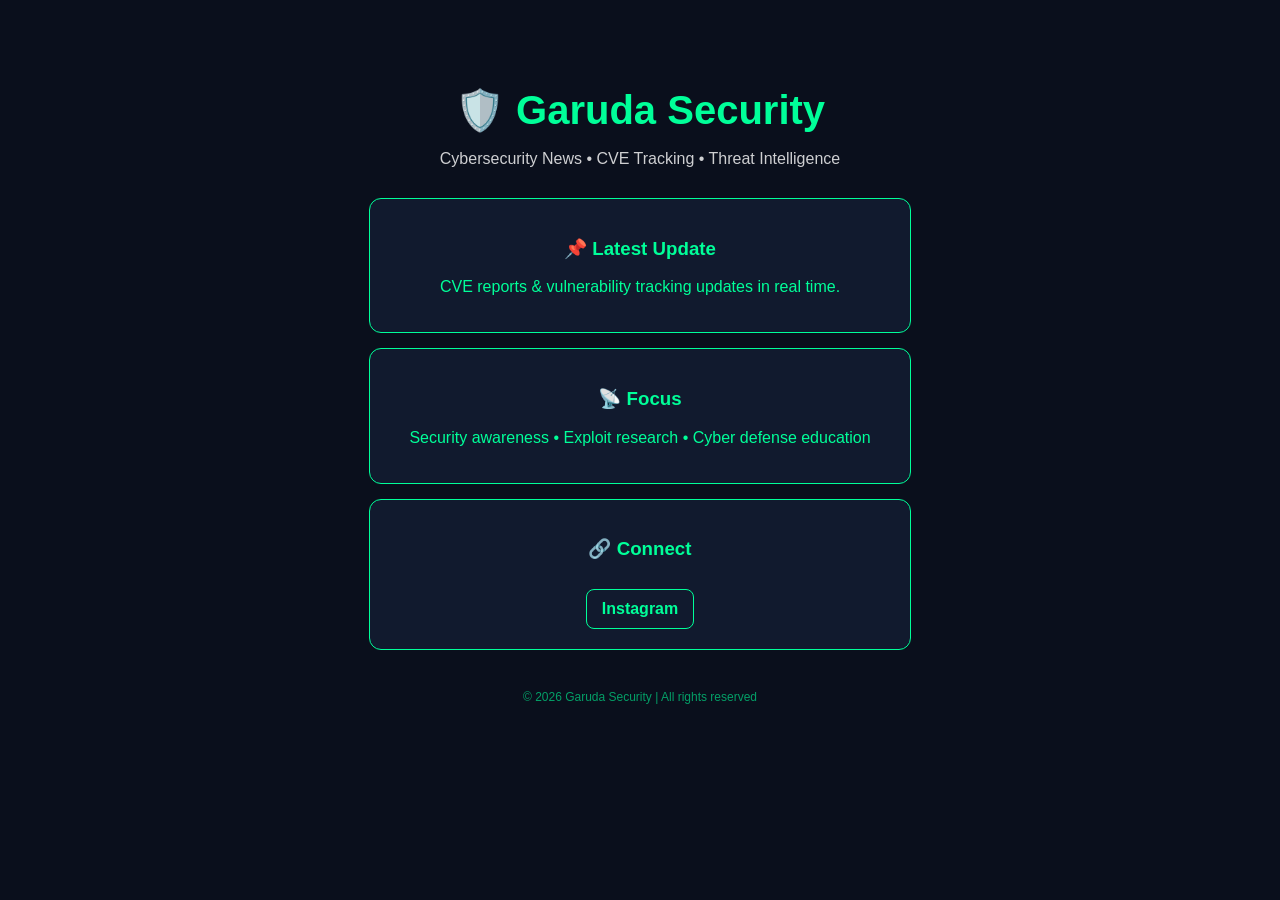
==== index.html @ 976aab1c "Add initial HTML structure for Garuda Security" ====
<!DOCTYPE html>
<html lang="en">
<head>
  <meta charset="UTF-8" />
  <meta name="viewport" content="width=device-width, initial-scale=1.0"/>
  <title>Garuda Security</title>

  <style>
    body {
      margin: 0;
      font-family: Arial, sans-serif;
      background: #0a0f1c;
      color: #00ff99;
      text-align: center;
    }

    .container {
      padding: 60px 20px;
    }

    h1 {
      font-size: 40px;
      margin-bottom: 10px;
    }

    .tagline {
      color: #ffffff;
      font-size: 16px;
      opacity: 0.8;
      margin-bottom: 30px;
    }

    .card {
      background: #111a2e;
      padding: 20px;
      margin: 15px auto;
      max-width: 500px;
      border-radius: 12px;
      border: 1px solid #00ff99;
    }

    a {
      color: #00ff99;
      text-decoration: none;
      font-weight: bold;
    }

    .btn {
      display: inline-block;
      margin-top: 10px;
      padding: 10px 15px;
      border: 1px solid #00ff99;
      border-radius: 8px;
    }

    footer {
      margin-top: 40px;
      font-size: 12px;
      opacity: 0.6;
    }
  </style>
</head>

<body>

  <div class="container">

    <h1>🛡️ Garuda Security</h1>
    <p class="tagline">
      Cybersecurity News • CVE Tracking • Threat Intelligence
    </p>

    <div class="card">
      <h3>📌 Latest Update</h3>
      <p>CVE reports & vulnerability tracking updates in real time.</p>
    </div>

    <div class="card">
      <h3>📡 Focus</h3>
      <p>Security awareness • Exploit research • Cyber defense education</p>
    </div>

    <div class="card">
      <h3>🔗 Connect</h3>
      <a class="btn" href="https://instagram.com/garuda.security.official" target="_blank">
        Instagram
      </a>
    </div>

    <footer>
      © 2026 Garuda Security | All rights reserved
    </footer>

  </div>

</body>
</html>
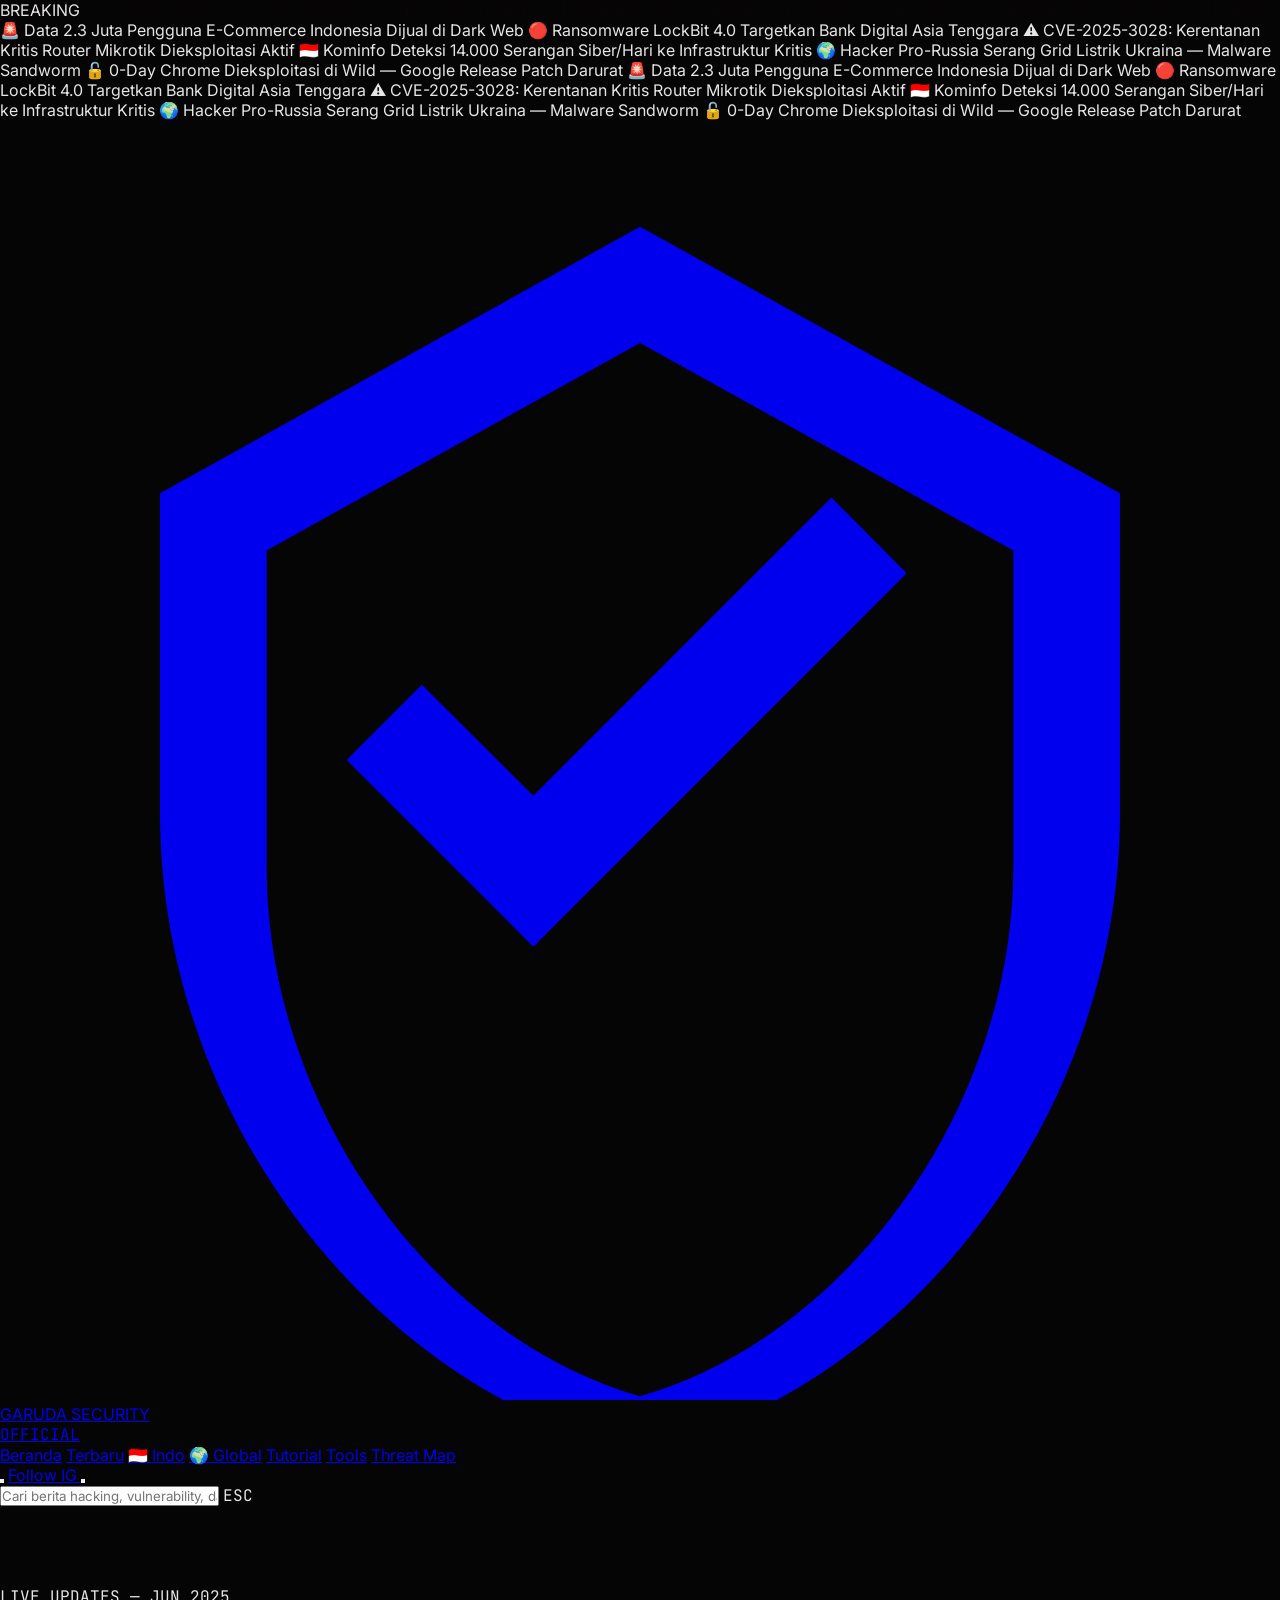
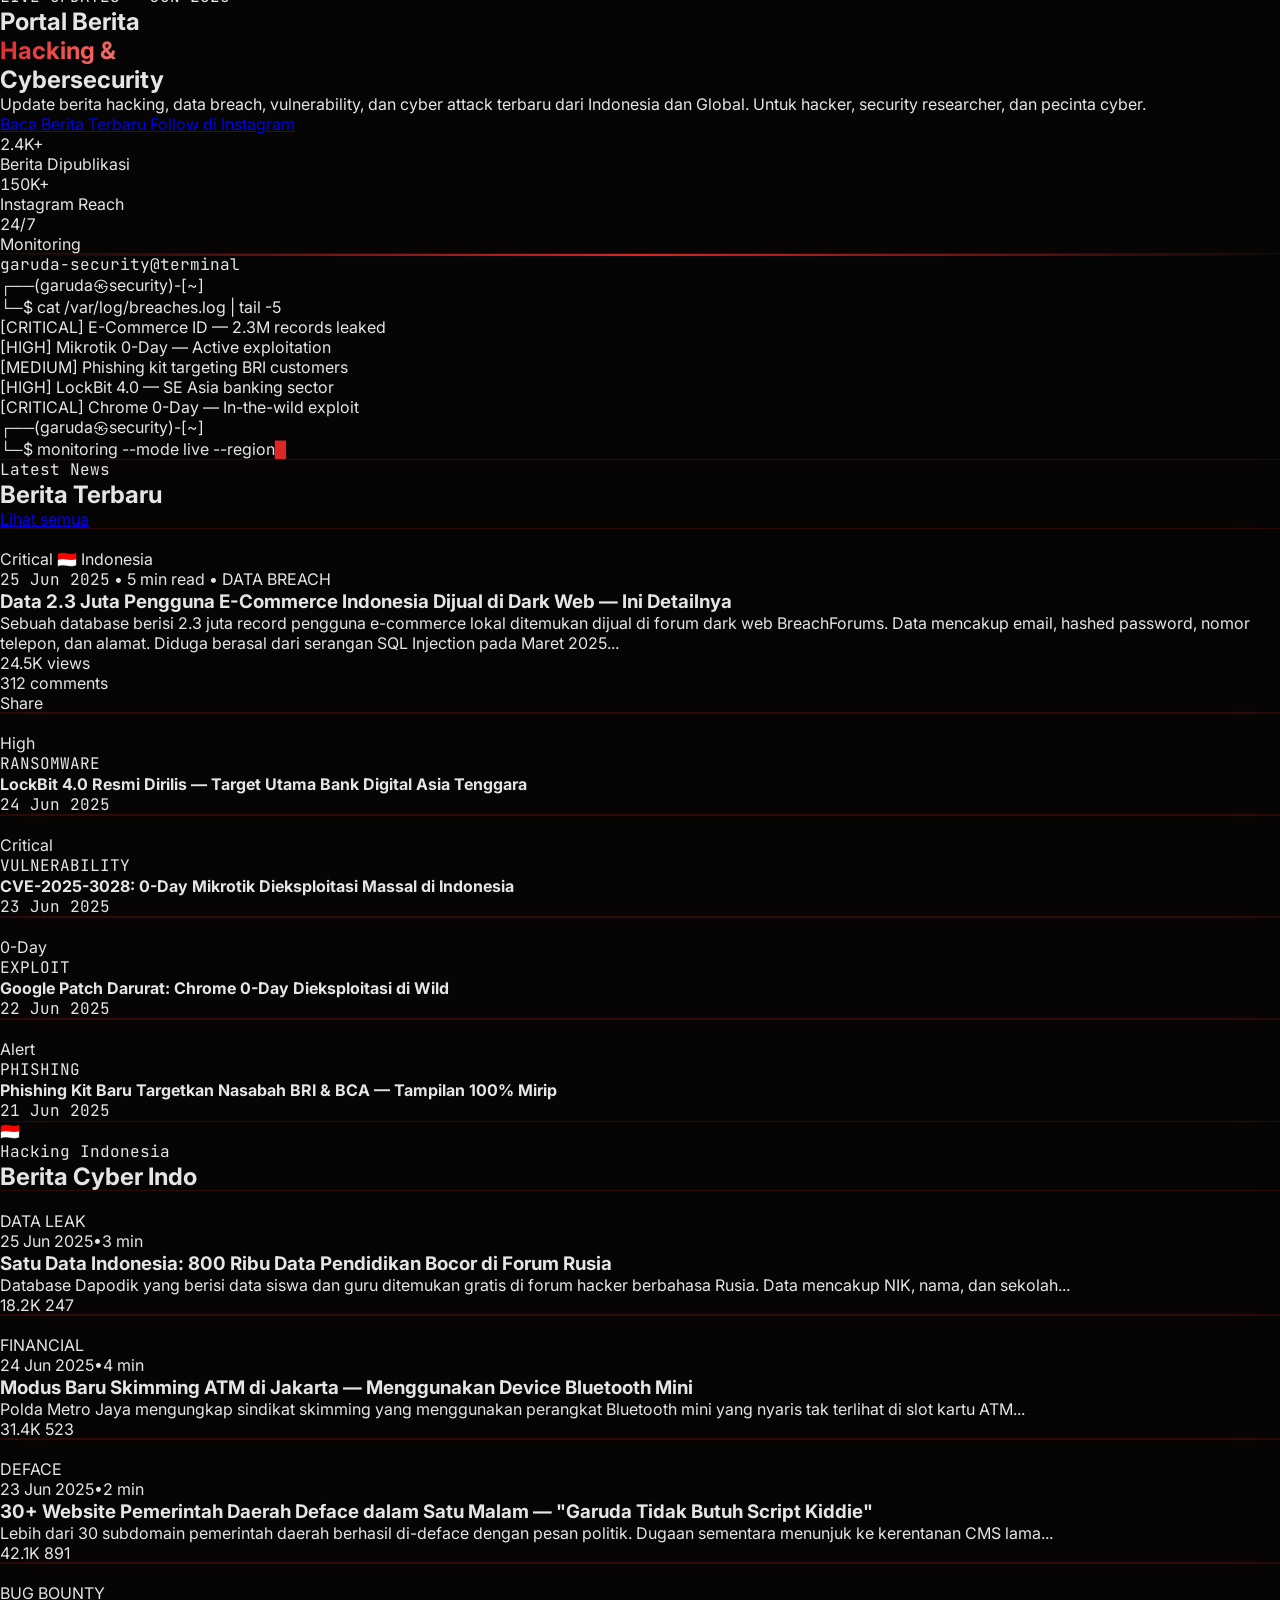
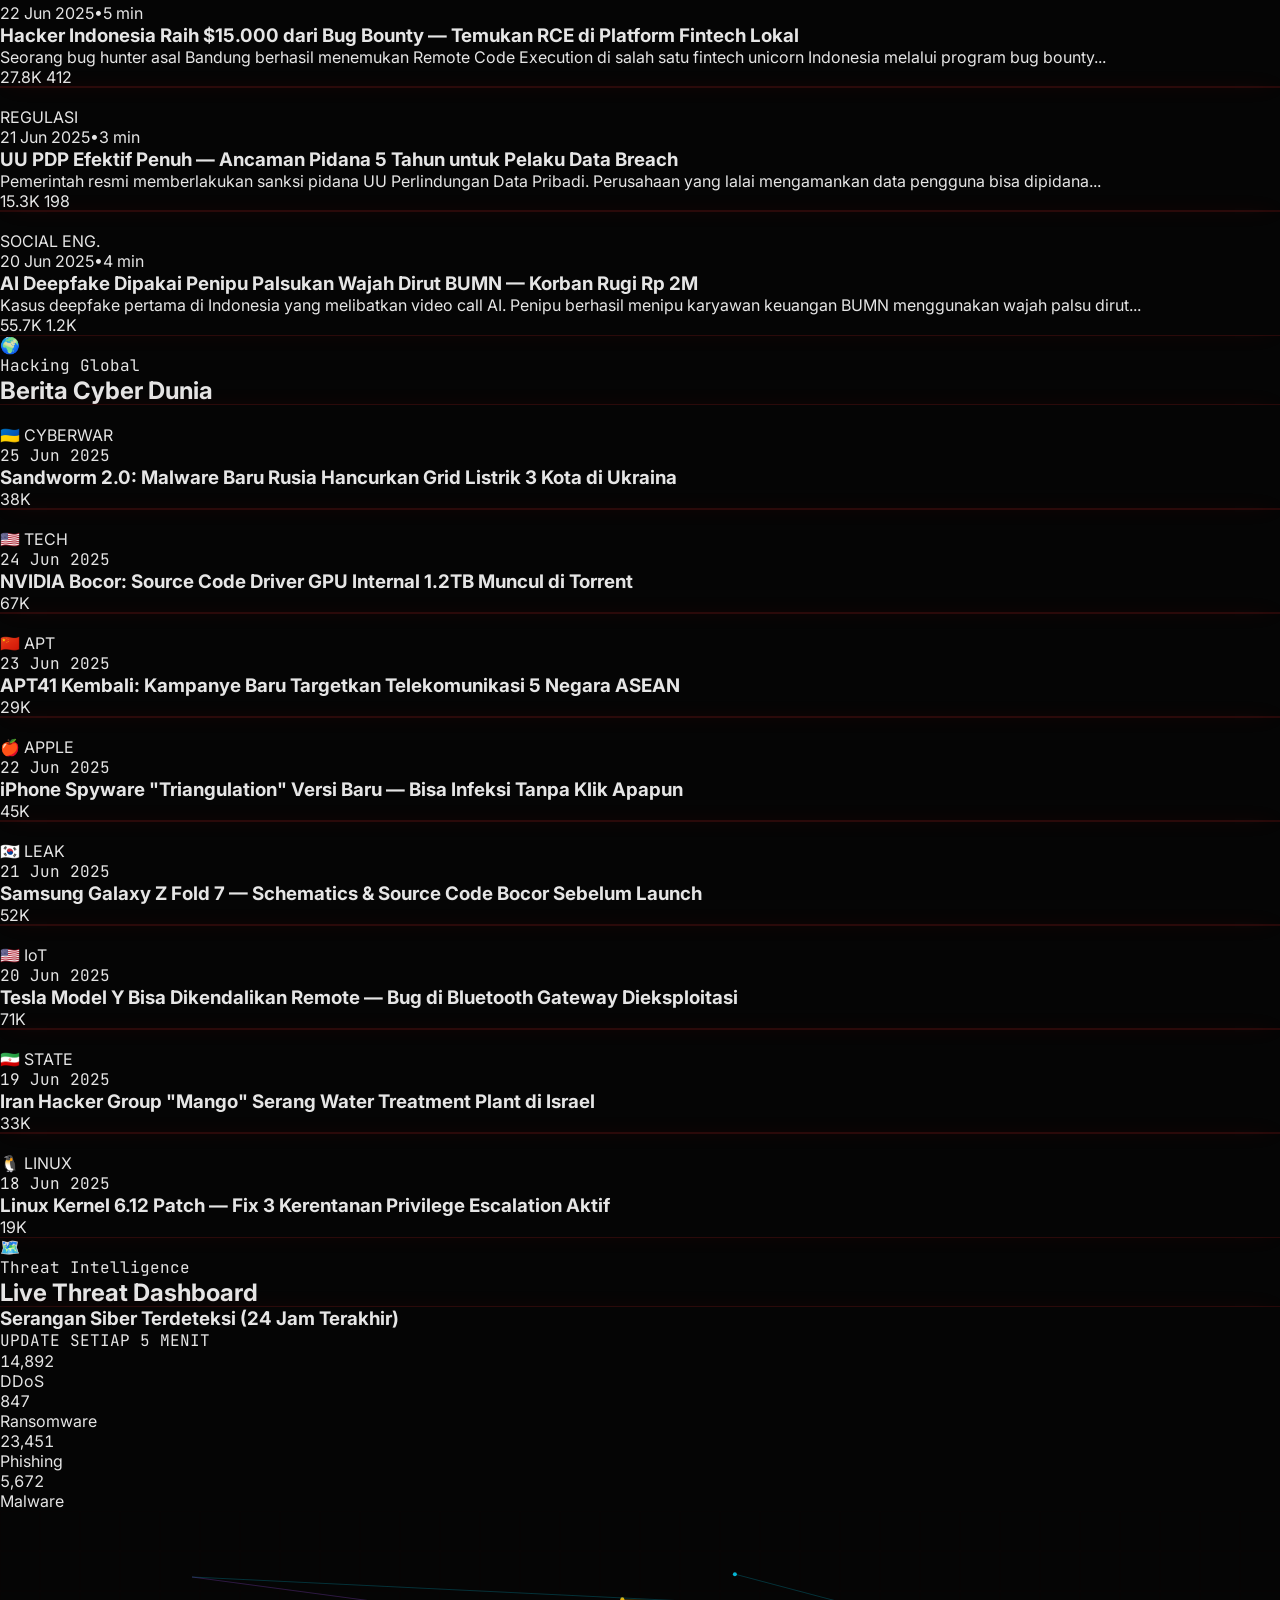
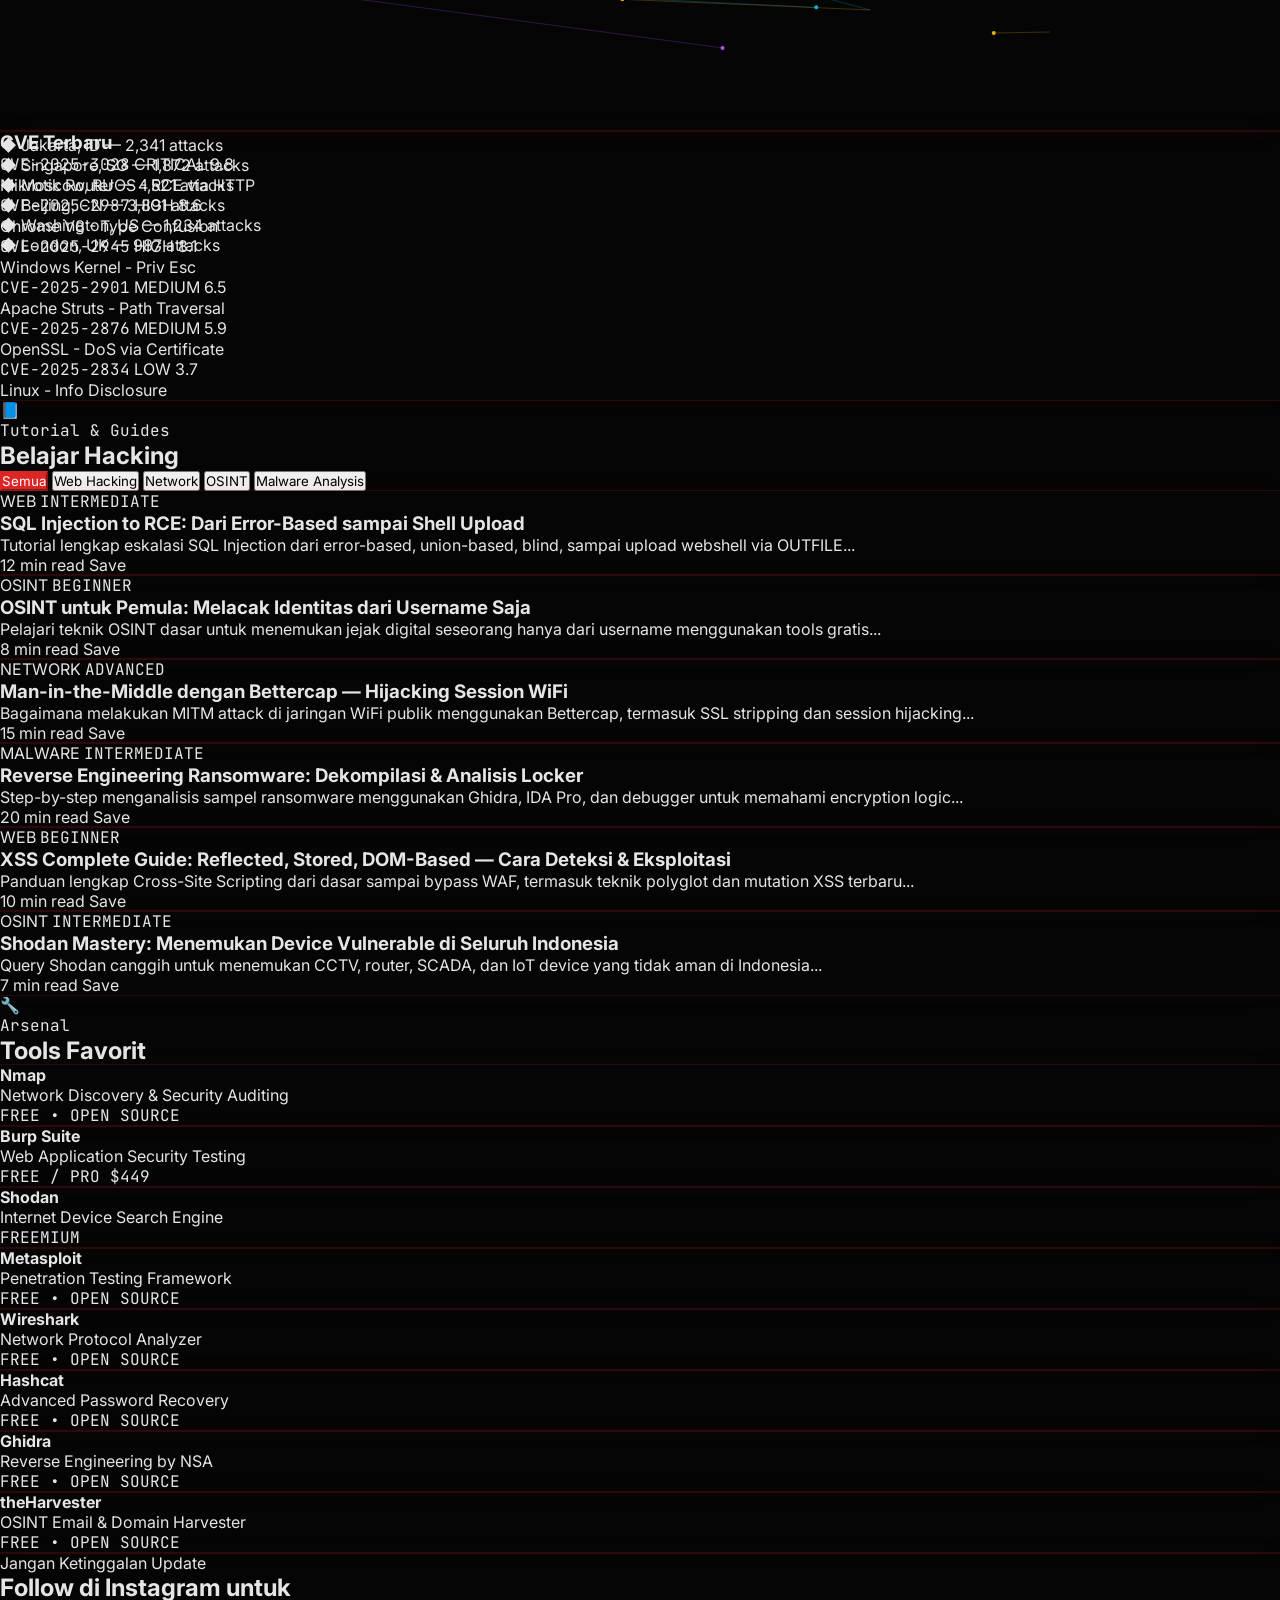
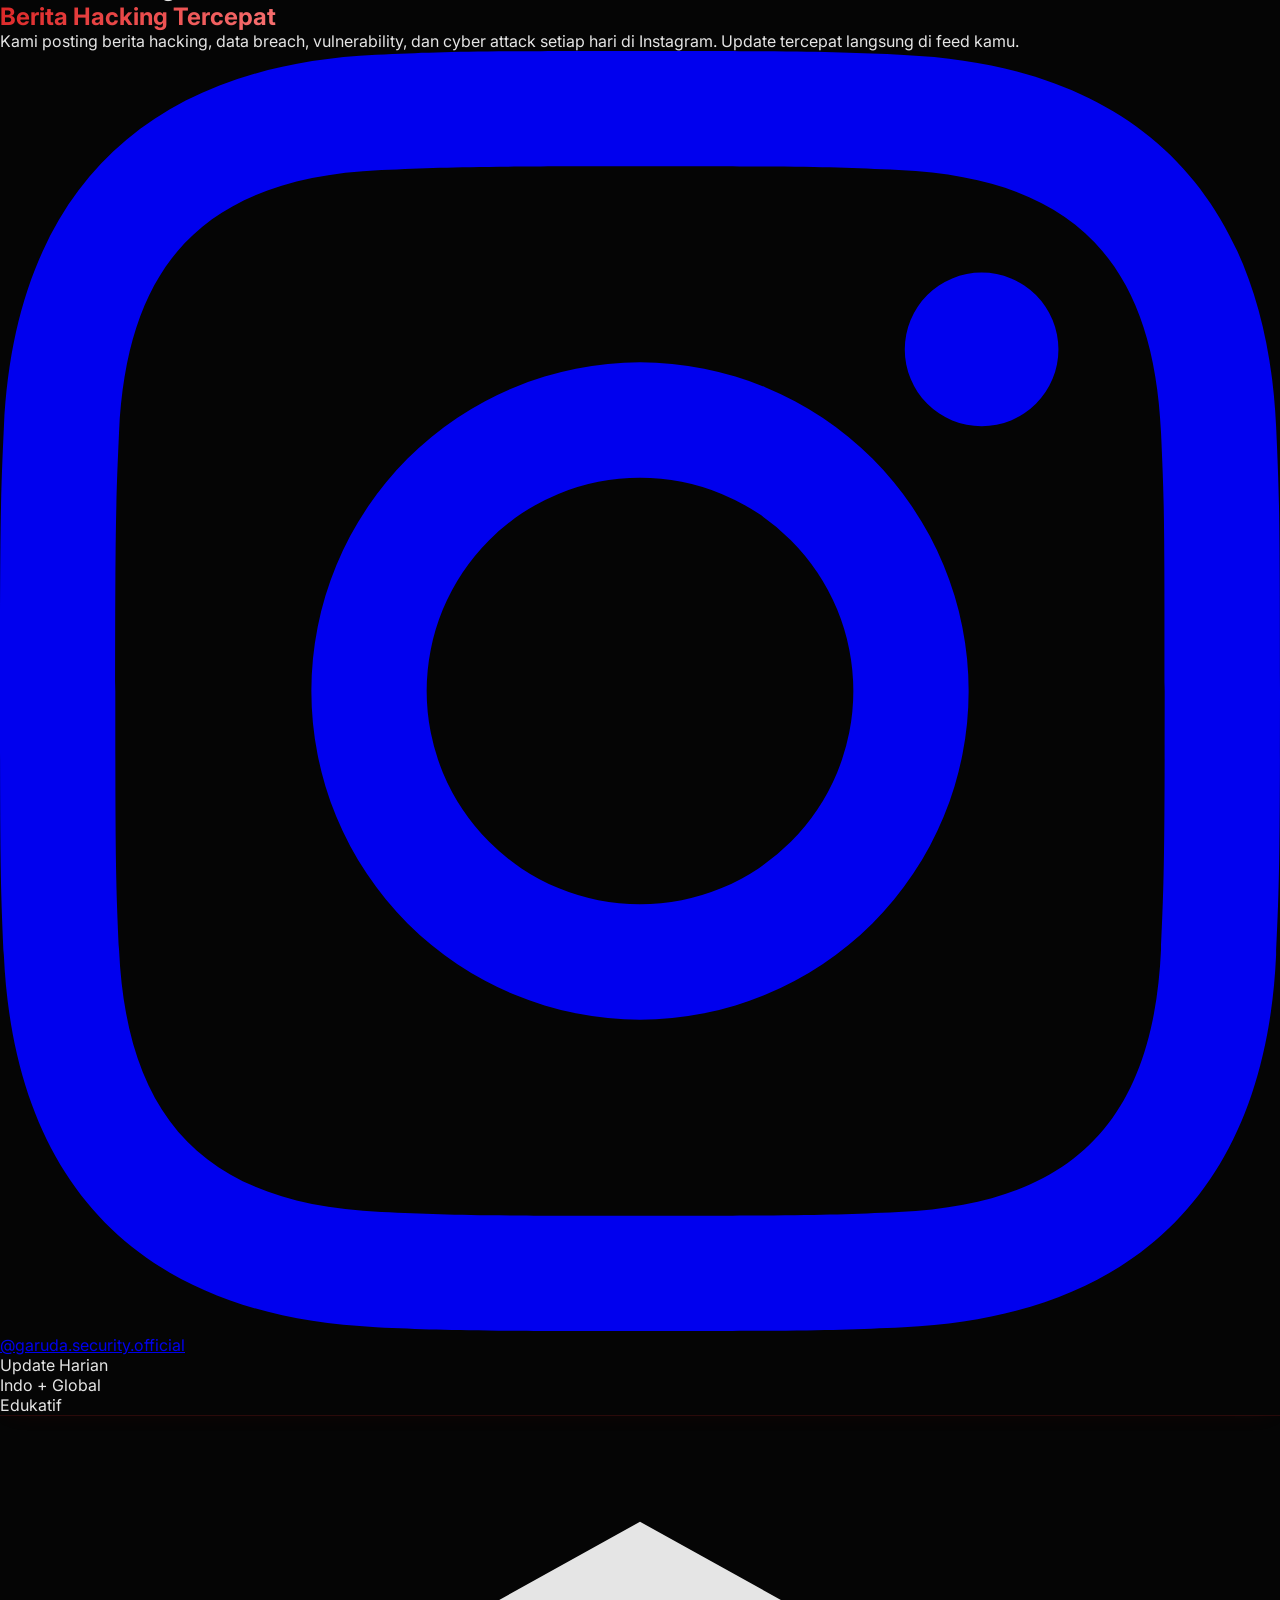
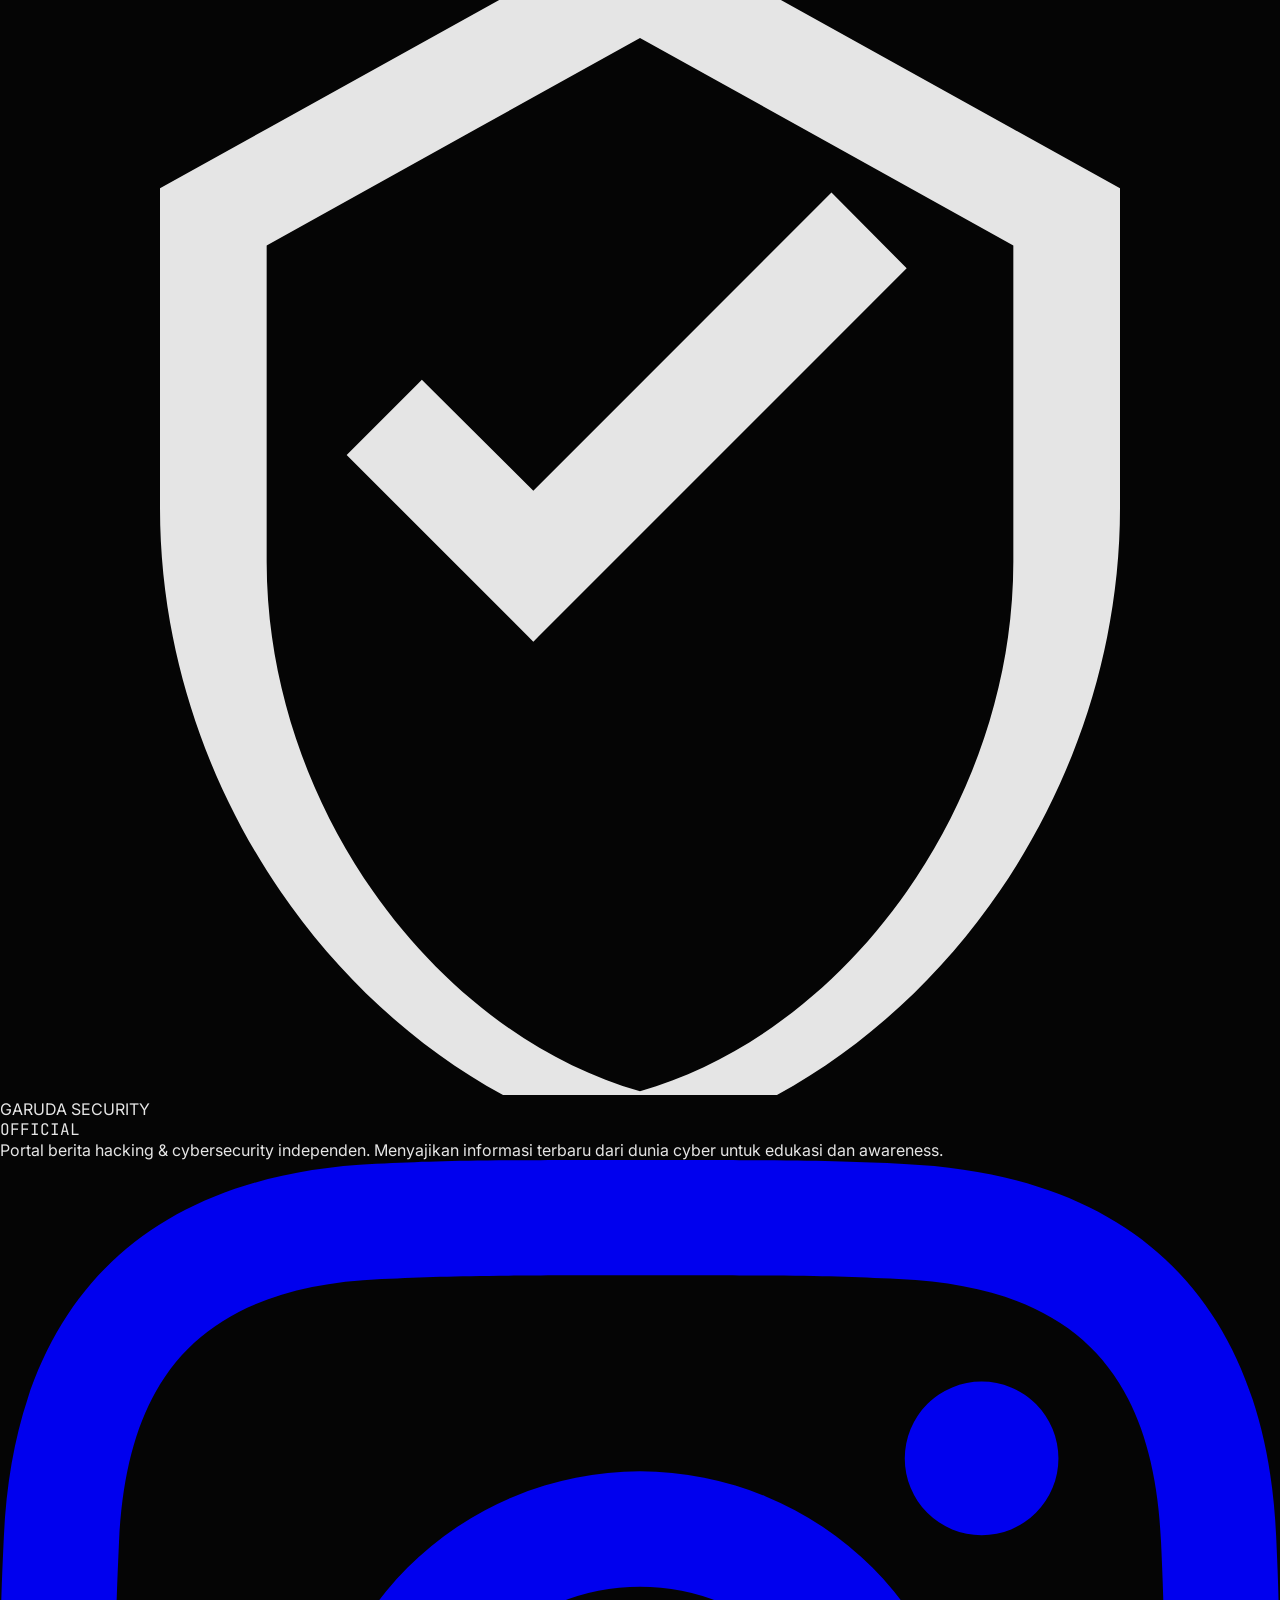
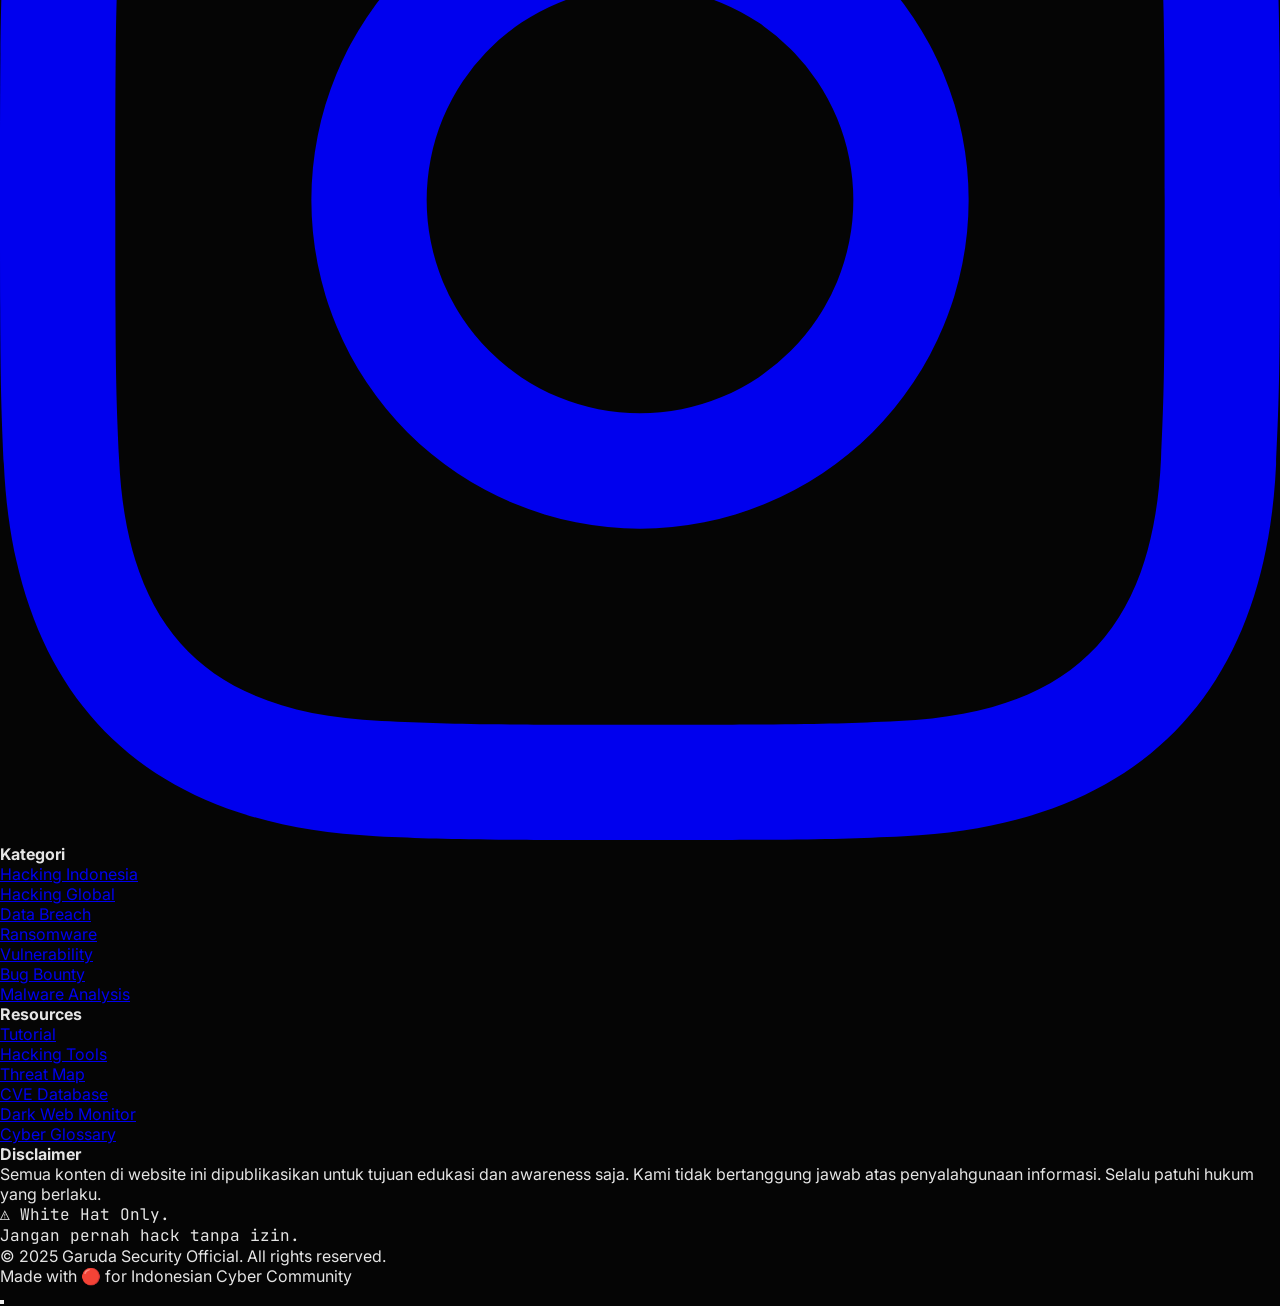
==== commit e22e50a4: "Update print statement from 'Hello' to 'Goodbye'" ====
--- a/index.html
+++ b/index.html
@@ -1,97 +1,1261 @@
 <!DOCTYPE html>
-<html lang="en">
+<html lang="id">
 <head>
-  <meta charset="UTF-8" />
-  <meta name="viewport" content="width=device-width, initial-scale=1.0"/>
-  <title>Garuda Security</title>
-
-  <style>
-    body {
-      margin: 0;
-      font-family: Arial, sans-serif;
-      background: #0a0f1c;
-      color: #00ff99;
-      text-align: center;
+    <meta charset="UTF-8">
+    <meta name="viewport" content="width=device-width, initial-scale=1.0">
+    <title>Garuda Security Official — Portal Berita Hacking & Cybersecurity</title>
+    <meta name="description" content="Garuda Security Official — Berita hacking terbaru, cyber attack, data breach, vulnerability, bug bounty dari Indonesia dan Global.">
+    <link rel="preconnect" href="https://fonts.googleapis.com">
+    <link rel="preconnect" href="https://fonts.gstatic.com" crossorigin>
+    <link href="https://fonts.googleapis.com/css2?family=Inter:wght@300;400;500;600;700;800;900&family=JetBrains+Mono:wght@400;500;600;700&display=swap" rel="stylesheet">
+    <script src="https://cdn.tailwindcss.com"></script>
+    <script src="https://unpkg.com/lucide@latest"></script>
+    <script>
+        tailwind.config = {
+            theme: {
+                extend: {
+                    fontFamily: { inter: ['Inter','sans-serif'], mono: ['JetBrains Mono','monospace'] },
+                    colors: {
+                        g: {
+                            red: '#DC2626', darkred: '#991B1B', black: '#050505', dark: '#0A0A0A',
+                            panel: '#0F0F0F', card: '#141414', cardhover: '#1A1A1A',
+                            border: '#1C1C1C', borderL: '#2A2A2A', text: '#E5E5E5',
+                            muted: '#6B6B6B', green: '#22C55E', cyan: '#06B6D4',
+                            gold: '#EAB308', purple: '#A855F7',
+                        }
+                    }
+                }
+            }
+        }
+    </script>
+    <style>
+        *{font-family:'Inter',sans-serif;margin:0;padding:0;box-sizing:border-box}
+        .font-mono{font-family:'JetBrains Mono',monospace!important}
+        html{scroll-behavior:smooth}
+        ::selection{background:#DC2626;color:#fff}
+        body{background:#050505;color:#E5E5E5;overflow-x:hidden}
+        ::-webkit-scrollbar{width:5px}
+        ::-webkit-scrollbar-track{background:#0A0A0A}
+        ::-webkit-scrollbar-thumb{background:#DC2626;border-radius:3px}
+
+        #matrixCanvas{position:fixed;inset:0;z-index:0;opacity:.03;pointer-events:none}
+
+        .glow-border{box-shadow:0 0 0 1px rgba(220,38,38,.15),0 0 25px -8px rgba(220,38,38,.12)}
+        .glow-border:hover{box-shadow:0 0 0 1px rgba(220,38,38,.4),0 0 35px -5px rgba(220,38,38,.2)}
+
+        .grad-text{background:linear-gradient(135deg,#DC2626,#F87171,#FCA5A5,#DC2626);background-size:300% 300%;-webkit-background-clip:text;-webkit-text-fill-color:transparent;background-clip:text;animation:gShift 4s ease infinite}
+        @keyframes gShift{0%,100%{background-position:0% 50%}50%{background-position:100% 50%}}
+
+        .pulse-dot{animation:pDot 2s ease-in-out infinite}
+        @keyframes pDot{0%,100%{opacity:1;transform:scale(1)}50%{opacity:.4;transform:scale(1.6)}}
+
+        .ticker-scroll{animation:ticker 35s linear infinite}
+        @keyframes ticker{0%{transform:translateX(0)}100%{transform:translateX(-50%)}}
+
+        .news-card{transition:all .3s ease}
+        .news-card:hover{transform:translateY(-3px);background:#1A1A1A}
+        .news-card:hover .card-img{transform:scale(1.06)}
+        .card-img{transition:transform .5s ease}
+
+        .tab-active{background:#DC2626!important;color:#fff!important;border-color:#DC2626!important}
+
+        .scanline{position:relative;overflow:hidden}
+        .scanline::after{content:'';position:absolute;top:0;left:0;right:0;height:2px;background:linear-gradient(90deg,transparent,#DC2626,transparent);animation:scanY 4s linear infinite;z-index:2}
+        @keyframes scanY{0%{top:-2px;opacity:0}5%{opacity:1}95%{opacity:1}100%{top:100%;opacity:0}}
+
+        .typing::after{content:'█';color:#DC2626;animation:blink 1s step-end infinite}
+        @keyframes blink{0%,100%{opacity:1}50%{opacity:0}}
+
+        .fade-up{opacity:0;transform:translateY(30px);transition:all .6s ease}
+        .fade-up.visible{opacity:1;transform:translateY(0)}
+
+        .mobile-menu{transform:translateX(100%);transition:transform .3s ease}
+        .mobile-menu.open{transform:translateX(0)}
+
+        .toast-msg{animation:toastIn .3s ease,toastOut .3s ease 2.7s forwards}
+        @keyframes toastIn{from{transform:translateY(80px);opacity:0}to{transform:translateY(0);opacity:1}}
+        @keyframes toastOut{from{opacity:1}to{opacity:0;transform:translateY(20px)}}
+
+        .threat-pulse{animation:tPulse 2s ease-in-out infinite}
+        @keyframes tPulse{0%,100%{box-shadow:0 0 0 0 rgba(220,38,38,.4)}50%{box-shadow:0 0 0 12px rgba(220,38,38,0)}}
+
+        .stat-num{font-variant-numeric:tabular-nums}
+
+        @media(max-width:640px){
+            .hero-title{font-size:2rem!important}
+        }
+    </style>
+</head>
+<body>
+
+<canvas id="matrixCanvas"></canvas>
+
+<!-- ========== BREAKING NEWS TICKER ========== -->
+<div class="relative z-50 bg-g-red text-white text-xs font-semibold overflow-hidden">
+    <div class="flex items-center">
+        <div class="bg-g-darkred px-4 py-2 flex items-center gap-2 shrink-0 z-10 border-r border-g-red/50">
+            <span class="w-2 h-2 bg-white rounded-full pulse-dot"></span>
+            <span class="tracking-wider">BREAKING</span>
+        </div>
+        <div class="overflow-hidden flex-1">
+            <div class="ticker-scroll flex whitespace-nowrap py-2">
+                <span class="mx-8">🚨 Data 2.3 Juta Pengguna E-Commerce Indonesia Dijual di Dark Web</span>
+                <span class="mx-8">🔴 Ransomware LockBit 4.0 Targetkan Bank Digital Asia Tenggara</span>
+                <span class="mx-8">⚠️ CVE-2025-3028: Kerentanan Kritis Router Mikrotik Dieksploitasi Aktif</span>
+                <span class="mx-8">🇮🇩 Kominfo Deteksi 14.000 Serangan Siber/Hari ke Infrastruktur Kritis</span>
+                <span class="mx-8">🌍 Hacker Pro-Russia Serang Grid Listrik Ukraina — Malware Sandworm</span>
+                <span class="mx-8">🔓 0-Day Chrome Dieksploitasi di Wild — Google Release Patch Darurat</span>
+                <span class="mx-8">🚨 Data 2.3 Juta Pengguna E-Commerce Indonesia Dijual di Dark Web</span>
+                <span class="mx-8">🔴 Ransomware LockBit 4.0 Targetkan Bank Digital Asia Tenggara</span>
+                <span class="mx-8">⚠️ CVE-2025-3028: Kerentanan Kritis Router Mikrotik Dieksploitasi Aktif</span>
+                <span class="mx-8">🇮🇩 Kominfo Deteksi 14.000 Serangan Siber/Hari ke Infrastruktur Kritis</span>
+                <span class="mx-8">🌍 Hacker Pro-Russia Serang Grid Listrik Ukraina — Malware Sandworm</span>
+                <span class="mx-8">🔓 0-Day Chrome Dieksploitasi di Wild — Google Release Patch Darurat</span>
+            </div>
+        </div>
+    </div>
+</div>
+
+<!-- ========== NAVBAR ========== -->
+<nav id="navbar" class="sticky top-0 z-40 bg-g-black/80 backdrop-blur-xl border-b border-g-border transition-all duration-300">
+    <div class="max-w-7xl mx-auto px-4 sm:px-6">
+        <div class="flex items-center justify-between h-16">
+            <a href="#" class="flex items-center gap-3 group">
+                <div class="w-10 h-10 bg-g-red rounded-lg flex items-center justify-center group-hover:shadow-lg group-hover:shadow-red-500/30 transition-all duration-300">
+                    <svg viewBox="0 0 24 24" class="w-6 h-6 text-white" fill="currentColor"><path d="M12 2L3 7v6c0 5.55 3.84 10.74 9 12 5.16-1.26 9-6.45 9-12V7l-9-5zm0 2.18l7 3.89v5.93c0 4.56-3.14 8.83-7 9.93-3.86-1.1-7-5.37-7-9.93V8.07l7-3.89z"/><path d="M10 15.5l-3.5-3.5 1.41-1.41L10 12.67l5.59-5.59L17 8.5l-7 7z"/></svg>
+                </div>
+                <div class="hidden sm:block">
+                    <div class="text-white font-bold text-sm leading-tight">GARUDA SECURITY</div>
+                    <div class="text-g-red text-[10px] font-mono font-semibold tracking-[.2em]">OFFICIAL</div>
+                </div>
+            </a>
+
+            <div class="hidden lg:flex items-center gap-1">
+                <a href="#hero" class="px-3 py-2 text-sm text-g-muted hover:text-white hover:bg-white/5 rounded-lg transition-all">Beranda</a>
+                <a href="#terbaru" class="px-3 py-2 text-sm text-g-muted hover:text-white hover:bg-white/5 rounded-lg transition-all">Terbaru</a>
+                <a href="#indo" class="px-3 py-2 text-sm text-g-muted hover:text-white hover:bg-white/5 rounded-lg transition-all">🇮🇩 Indo</a>
+                <a href="#global" class="px-3 py-2 text-sm text-g-muted hover:text-white hover:bg-white/5 rounded-lg transition-all">🌍 Global</a>
+                <a href="#tutorial" class="px-3 py-2 text-sm text-g-muted hover:text-white hover:bg-white/5 rounded-lg transition-all">Tutorial</a>
+                <a href="#tools" class="px-3 py-2 text-sm text-g-muted hover:text-white hover:bg-white/5 rounded-lg transition-all">Tools</a>
+                <a href="#threatmap" class="px-3 py-2 text-sm text-g-muted hover:text-white hover:bg-white/5 rounded-lg transition-all">Threat Map</a>
+            </div>
+
+            <div class="flex items-center gap-2">
+                <button onclick="toggleSearch()" class="p-2 text-g-muted hover:text-white hover:bg-white/5 rounded-lg transition-all"><i data-lucide="search" class="w-5 h-5"></i></button>
+                <a href="https://www.instagram.com/garuda.security.official/" target="_blank" class="hidden sm:flex items-center gap-2 bg-g-red hover:bg-g-darkred text-white px-4 py-2 rounded-lg text-sm font-semibold transition-all hover:shadow-lg hover:shadow-red-500/25">
+                    <i data-lucide="instagram" class="w-4 h-4"></i>Follow IG
+                </a>
+                <button onclick="toggleMobile()" class="lg:hidden p-2 text-g-muted hover:text-white"><i data-lucide="menu" class="w-6 h-6"></i></button>
+            </div>
+        </div>
+    </div>
+    <div id="searchBar" class="hidden border-t border-g-border bg-g-dark">
+        <div class="max-w-7xl mx-auto px-4 sm:px-6 py-3">
+            <div class="flex items-center gap-3 bg-g-card border border-g-border rounded-lg px-4 py-2.5">
+                <i data-lucide="search" class="w-5 h-5 text-g-muted shrink-0"></i>
+                <input id="searchInput" type="text" placeholder="Cari berita hacking, vulnerability, data breach..." class="bg-transparent flex-1 text-sm text-white placeholder-g-muted outline-none">
+                <kbd class="hidden sm:block text-[10px] text-g-muted bg-g-border px-2 py-0.5 rounded font-mono">ESC</kbd>
+            </div>
+        </div>
+    </div>
+</nav>
+
+<!-- Mobile Menu -->
+<div id="mobileMenu" class="mobile-menu fixed inset-0 z-50 bg-g-black/98 backdrop-blur-xl lg:hidden">
+    <div class="flex items-center justify-between p-4 border-b border-g-border">
+        <span class="text-white font-bold">Menu</span>
+        <button onclick="toggleMobile()" class="p-2 text-g-muted hover:text-white"><i data-lucide="x" class="w-6 h-6"></i></button>
+    </div>
+    <div class="p-6 space-y-1">
+        <a href="#hero" onclick="toggleMobile()" class="block px-4 py-3 text-g-text hover:text-white hover:bg-white/5 rounded-lg transition-all">🏠 Beranda</a>
+        <a href="#terbaru" onclick="toggleMobile()" class="block px-4 py-3 text-g-text hover:text-white hover:bg-white/5 rounded-lg transition-all">⚡ Berita Terbaru</a>
+        <a href="#indo" onclick="toggleMobile()" class="block px-4 py-3 text-g-text hover:text-white hover:bg-white/5 rounded-lg transition-all">🇮🇩 Hacking Indonesia</a>
+        <a href="#global" onclick="toggleMobile()" class="block px-4 py-3 text-g-text hover:text-white hover:bg-white/5 rounded-lg transition-all">🌍 Hacking Global</a>
+        <a href="#tutorial" onclick="toggleMobile()" class="block px-4 py-3 text-g-text hover:text-white hover:bg-white/5 rounded-lg transition-all">📘 Tutorial</a>
+        <a href="#tools" onclick="toggleMobile()" class="block px-4 py-3 text-g-text hover:text-white hover:bg-white/5 rounded-lg transition-all">🔧 Tools</a>
+        <a href="#threatmap" onclick="toggleMobile()" class="block px-4 py-3 text-g-text hover:text-white hover:bg-white/5 rounded-lg transition-all">🗺️ Threat Map</a>
+        <div class="pt-4 mt-4 border-t border-g-border">
+            <a href="https://www.instagram.com/garuda.security.official/" target="_blank" class="flex items-center justify-center gap-2 bg-g-red text-white px-4 py-3 rounded-lg font-semibold w-full">
+                <i data-lucide="instagram" class="w-5 h-5"></i> Follow @garuda.security.official
+            </a>
+        </div>
+    </div>
+</div>
+
+<!-- ========== HERO ========== -->
+<section id="hero" class="relative z-10 min-h-[85vh] flex items-center overflow-hidden">
+    <div class="absolute inset-0 z-0">
+        <img src="https://picsum.photos/seed/cyberhack2025/1920/1080.jpg" alt="" class="w-full h-full object-cover opacity-[.07]">
+        <div class="absolute inset-0 bg-gradient-to-r from-g-black via-g-black/90 to-transparent"></div>
+        <div class="absolute inset-0 bg-gradient-to-t from-g-black via-transparent to-g-black/50"></div>
+    </div>
+
+    <!-- Decorative lines -->
+    <div class="absolute top-0 left-1/2 w-px h-full bg-gradient-to-b from-transparent via-g-red/20 to-transparent z-0"></div>
+    <div class="absolute top-1/2 left-0 w-full h-px bg-gradient-to-r from-transparent via-g-red/10 to-transparent z-0"></div>
+
+    <div class="relative z-10 max-w-7xl mx-auto px-4 sm:px-6 py-20 w-full">
+        <div class="max-w-3xl">
+            <!-- Live badge -->
+            <div class="inline-flex items-center gap-2 bg-g-card border border-g-border rounded-full px-4 py-1.5 mb-6">
+                <span class="w-2 h-2 bg-g-green rounded-full pulse-dot"></span>
+                <span class="text-xs text-g-muted font-mono">LIVE UPDATES — JUN 2025</span>
+            </div>
+
+            <h1 class="hero-title text-4xl sm:text-5xl lg:text-6xl font-black leading-[1.05] tracking-tight mb-6">
+                Portal Berita<br>
+                <span class="grad-text">Hacking &</span><br>
+                Cybersecurity
+            </h1>
+
+            <p class="text-lg sm:text-xl text-g-muted font-light leading-relaxed max-w-xl mb-8">
+                Update berita hacking, data breach, vulnerability, dan cyber attack terbaru dari <span class="text-white font-medium">Indonesia</span> dan <span class="text-white font-medium">Global</span>. Untuk hacker, security researcher, dan pecinta cyber.
+            </p>
+
+            <div class="flex flex-wrap gap-3 mb-12">
+                <a href="#terbaru" class="inline-flex items-center gap-2 bg-g-red hover:bg-g-darkred text-white px-6 py-3 rounded-lg font-semibold transition-all hover:shadow-lg hover:shadow-red-500/25 text-sm">
+                    <i data-lucide="zap" class="w-4 h-4"></i> Baca Berita Terbaru
+                </a>
+                <a href="https://www.instagram.com/garuda.security.official/" target="_blank" class="inline-flex items-center gap-2 bg-white/5 hover:bg-white/10 border border-g-border hover:border-g-borderL text-white px-6 py-3 rounded-lg font-semibold transition-all text-sm">
+                    <i data-lucide="instagram" class="w-4 h-4"></i> Follow di Instagram
+                </a>
+            </div>
+
+            <!-- Stats -->
+            <div class="grid grid-cols-3 gap-4 max-w-md">
+                <div class="text-center sm:text-left">
+                    <div class="text-2xl sm:text-3xl font-black text-white stat-num">2.4K+</div>
+                    <div class="text-xs text-g-muted mt-1">Berita Dipublikasi</div>
+                </div>
+                <div class="text-center sm:text-left">
+                    <div class="text-2xl sm:text-3xl font-black text-white stat-num">150K+</div>
+                    <div class="text-xs text-g-muted mt-1">Instagram Reach</div>
+                </div>
+                <div class="text-center sm:text-left">
+                    <div class="text-2xl sm:text-3xl font-black text-white stat-num">24/7</div>
+                    <div class="text-xs text-g-muted mt-1">Monitoring</div>
+                </div>
+            </div>
+        </div>
+
+        <!-- Terminal preview -->
+        <div class="hidden xl:block absolute right-0 top-1/2 -translate-y-1/2 w-[420px]">
+            <div class="bg-g-card border border-g-border rounded-xl overflow-hidden glow-border scanline">
+                <div class="flex items-center gap-2 px-4 py-3 border-b border-g-border bg-g-panel">
+                    <div class="w-3 h-3 rounded-full bg-g-red/80"></div>
+                    <div class="w-3 h-3 rounded-full bg-g-gold/80"></div>
+                    <div class="w-3 h-3 rounded-full bg-g-green/80"></div>
+                    <span class="text-[11px] text-g-muted font-mono ml-2">garuda-security@terminal</span>
+                </div>
+                <div class="p-4 font-mono text-xs leading-6 text-g-muted space-y-1">
+                    <div><span class="text-g-green">┌──(</span><span class="text-g-red">garuda</span><span class="text-g-green">㉿</span><span class="text-white">security</span><span class="text-g-green">)-[~]</span></div>
+                    <div><span class="text-g-green">└─$</span> <span class="text-white">cat /var/log/breaches.log | tail -5</span></div>
+                    <div class="text-g-red">[CRITICAL] E-Commerce ID — 2.3M records leaked</div>
+                    <div class="text-g-gold">[HIGH] Mikrotik 0-Day — Active exploitation</div>
+                    <div class="text-g-cyan">[MEDIUM] Phishing kit targeting BRI customers</div>
+                    <div class="text-g-gold">[HIGH] LockBit 4.0 — SE Asia banking sector</div>
+                    <div class="text-g-red">[CRITICAL] Chrome 0-Day — In-the-wild exploit</div>
+                    <div class="mt-2"><span class="text-g-green">┌──(</span><span class="text-g-red">garuda</span><span class="text-g-green">㉿</span><span class="text-white">security</span><span class="text-g-green">)-[~]</span></div>
+                    <div><span class="text-g-green">└─$</span> <span class="text-white typing">monitoring --mode live --region</span></div>
+                </div>
+            </div>
+        </div>
+    </div>
+</section>
+
+<!-- ========== LATEST NEWS ========== -->
+<section id="terbaru" class="relative z-10 py-20">
+    <div class="max-w-7xl mx-auto px-4 sm:px-6">
+        <div class="flex items-center justify-between mb-10 fade-up">
+            <div>
+                <div class="flex items-center gap-2 mb-2">
+                    <div class="w-1 h-6 bg-g-red rounded-full"></div>
+                    <span class="text-xs font-mono text-g-red tracking-wider uppercase">Latest News</span>
+                </div>
+                <h2 class="text-2xl sm:text-3xl font-bold text-white tracking-tight">Berita Terbaru</h2>
+            </div>
+            <a href="#" class="hidden sm:flex items-center gap-1 text-sm text-g-muted hover:text-g-red transition-colors">
+                Lihat semua <i data-lucide="arrow-right" class="w-4 h-4"></i>
+            </a>
+        </div>
+
+        <!-- Featured + Grid -->
+        <div class="grid lg:grid-cols-5 gap-5 fade-up">
+            <!-- Featured -->
+            <div class="lg:col-span-3 group">
+                <div class="news-card bg-g-card border border-g-border rounded-xl overflow-hidden glow-border h-full">
+                    <div class="relative overflow-hidden aspect-[16/9]">
+                        <img src="https://picsum.photos/seed/darkweb2025/800/450.jpg" alt="" class="card-img w-full h-full object-cover">
+                        <div class="absolute inset-0 bg-gradient-to-t from-g-card via-transparent to-transparent"></div>
+                        <div class="absolute top-4 left-4 flex gap-2">
+                            <span class="bg-g-red text-white text-[10px] font-bold px-2.5 py-1 rounded-md uppercase tracking-wider">Critical</span>
+                            <span class="bg-black/60 backdrop-blur text-white text-[10px] font-bold px-2.5 py-1 rounded-md">🇮🇩 Indonesia</span>
+                        </div>
+                    </div>
+                    <div class="p-5 sm:p-6">
+                        <div class="flex items-center gap-3 text-xs text-g-muted mb-3">
+                            <span class="font-mono">25 Jun 2025</span>
+                            <span>•</span>
+                            <span>5 min read</span>
+                            <span>•</span>
+                            <span class="text-g-red font-semibold">DATA BREACH</span>
+                        </div>
+                        <h3 class="text-xl sm:text-2xl font-bold text-white leading-tight mb-3 group-hover:text-g-red transition-colors">
+                            Data 2.3 Juta Pengguna E-Commerce Indonesia Dijual di Dark Web — Ini Detailnya
+                        </h3>
+                        <p class="text-sm text-g-muted leading-relaxed line-clamp-3">
+                            Sebuah database berisi 2.3 juta record pengguna e-commerce lokal ditemukan dijual di forum dark web BreachForums. Data mencakup email, hashed password, nomor telepon, dan alamat. Diduga berasal dari serangan SQL Injection pada Maret 2025...
+                        </p>
+                        <div class="flex items-center gap-4 mt-5 pt-4 border-t border-g-border">
+                            <div class="flex items-center gap-2 text-xs text-g-muted"><i data-lucide="eye" class="w-3.5 h-3.5"></i> 24.5K views</div>
+                            <div class="flex items-center gap-2 text-xs text-g-muted"><i data-lucide="message-circle" class="w-3.5 h-3.5"></i> 312 comments</div>
+                            <div class="flex items-center gap-2 text-xs text-g-muted"><i data-lucide="share-2" class="w-3.5 h-3.5"></i> Share</div>
+                        </div>
+                    </div>
+                </div>
+            </div>
+
+            <!-- Side list -->
+            <div class="lg:col-span-2 flex flex-col gap-4">
+                <div class="news-card bg-g-card border border-g-border rounded-xl overflow-hidden glow-border flex-1">
+                    <div class="flex h-full">
+                        <div class="relative w-32 sm:w-40 shrink-0 overflow-hidden">
+                            <img src="https://picsum.photos/seed/ransomware25/300/300.jpg" alt="" class="card-img w-full h-full object-cover">
+                            <div class="absolute top-2 left-2">
+                                <span class="bg-g-gold text-black text-[9px] font-bold px-2 py-0.5 rounded uppercase">High</span>
+                            </div>
+                        </div>
+                        <div class="p-4 flex flex-col justify-center">
+                            <span class="text-[10px] font-mono text-g-gold tracking-wider mb-1">RANSOMWARE</span>
+                            <h4 class="text-sm font-bold text-white leading-snug mb-2 line-clamp-2">LockBit 4.0 Resmi Dirilis — Target Utama Bank Digital Asia Tenggara</h4>
+                            <span class="text-[11px] text-g-muted font-mono">24 Jun 2025</span>
+                        </div>
+                    </div>
+                </div>
+
+                <div class="news-card bg-g-card border border-g-border rounded-xl overflow-hidden glow-border flex-1">
+                    <div class="flex h-full">
+                        <div class="relative w-32 sm:w-40 shrink-0 overflow-hidden">
+                            <img src="https://picsum.photos/seed/mikrotikvuln/300/300.jpg" alt="" class="card-img w-full h-full object-cover">
+                            <div class="absolute top-2 left-2">
+                                <span class="bg-g-red text-white text-[9px] font-bold px-2 py-0.5 rounded uppercase">Critical</span>
+                            </div>
+                        </div>
+                        <div class="p-4 flex flex-col justify-center">
+                            <span class="text-[10px] font-mono text-g-cyan tracking-wider mb-1">VULNERABILITY</span>
+                            <h4 class="text-sm font-bold text-white leading-snug mb-2 line-clamp-2">CVE-2025-3028: 0-Day Mikrotik Dieksploitasi Massal di Indonesia</h4>
+                            <span class="text-[11px] text-g-muted font-mono">23 Jun 2025</span>
+                        </div>
+                    </div>
+                </div>
+
+                <div class="news-card bg-g-card border border-g-border rounded-xl overflow-hidden glow-border flex-1">
+                    <div class="flex h-full">
+                        <div class="relative w-32 sm:w-40 shrink-0 overflow-hidden">
+                            <img src="https://picsum.photos/seed/chrome0day/300/300.jpg" alt="" class="card-img w-full h-full object-cover">
+                            <div class="absolute top-2 left-2">
+                                <span class="bg-g-red text-white text-[9px] font-bold px-2 py-0.5 rounded uppercase">0-Day</span>
+                            </div>
+                        </div>
+                        <div class="p-4 flex flex-col justify-center">
+                            <span class="text-[10px] font-mono text-g-purple tracking-wider mb-1">EXPLOIT</span>
+                            <h4 class="text-sm font-bold text-white leading-snug mb-2 line-clamp-2">Google Patch Darurat: Chrome 0-Day Dieksploitasi di Wild</h4>
+                            <span class="text-[11px] text-g-muted font-mono">22 Jun 2025</span>
+                        </div>
+                    </div>
+                </div>
+
+                <div class="news-card bg-g-card border border-g-border rounded-xl overflow-hidden glow-border flex-1">
+                    <div class="flex h-full">
+                        <div class="relative w-32 sm:w-40 shrink-0 overflow-hidden">
+                            <img src="https://picsum.photos/seed/phishingkit/300/300.jpg" alt="" class="card-img w-full h-full object-cover">
+                            <div class="absolute top-2 left-2">
+                                <span class="bg-g-gold text-black text-[9px] font-bold px-2 py-0.5 rounded uppercase">Alert</span>
+                            </div>
+                        </div>
+                        <div class="p-4 flex flex-col justify-center">
+                            <span class="text-[10px] font-mono text-g-green tracking-wider mb-1">PHISHING</span>
+                            <h4 class="text-sm font-bold text-white leading-snug mb-2 line-clamp-2">Phishing Kit Baru Targetkan Nasabah BRI & BCA — Tampilan 100% Mirip</h4>
+                            <span class="text-[11px] text-g-muted font-mono">21 Jun 2025</span>
+                        </div>
+                    </div>
+                </div>
+            </div>
+        </div>
+    </div>
+</section>
+
+<!-- ========== HACKING INDONESIA ========== -->
+<section id="indo" class="relative z-10 py-20 border-t border-g-border">
+    <div class="max-w-7xl mx-auto px-4 sm:px-6">
+        <div class="flex items-center gap-3 mb-10 fade-up">
+            <span class="text-3xl">🇮🇩</span>
+            <div>
+                <span class="text-xs font-mono text-g-red tracking-wider uppercase">Hacking Indonesia</span>
+                <h2 class="text-2xl sm:text-3xl font-bold text-white tracking-tight">Berita Cyber Indo</h2>
+            </div>
+        </div>
+
+        <div class="grid sm:grid-cols-2 lg:grid-cols-3 gap-5 fade-up">
+            <!-- Card 1 -->
+            <article class="news-card bg-g-card border border-g-border rounded-xl overflow-hidden glow-border">
+                <div class="relative overflow-hidden aspect-video">
+                    <img src="https://picsum.photos/seed/satudata25/600/340.jpg" alt="" class="card-img w-full h-full object-cover">
+                    <div class="absolute inset-0 bg-gradient-to-t from-g-card via-transparent to-transparent"></div>
+                    <span class="absolute top-3 left-3 bg-g-red/90 backdrop-blur text-white text-[10px] font-bold px-2 py-0.5 rounded">DATA LEAK</span>
+                </div>
+                <div class="p-5">
+                    <div class="flex items-center gap-2 text-[11px] text-g-muted font-mono mb-2">
+                        <span>25 Jun 2025</span><span>•</span><span>3 min</span>
+                    </div>
+                    <h3 class="text-base font-bold text-white leading-snug mb-2">Satu Data Indonesia: 800 Ribu Data Pendidikan Bocor di Forum Rusia</h3>
+                    <p class="text-xs text-g-muted leading-relaxed line-clamp-2">Database Dapodik yang berisi data siswa dan guru ditemukan gratis di forum hacker berbahasa Rusia. Data mencakup NIK, nama, dan sekolah...</p>
+                    <div class="flex items-center gap-3 mt-4 text-[11px] text-g-muted">
+                        <span class="flex items-center gap-1"><i data-lucide="eye" class="w-3 h-3"></i>18.2K</span>
+                        <span class="flex items-center gap-1"><i data-lucide="message-circle" class="w-3 h-3"></i>247</span>
+                    </div>
+                </div>
+            </article>
+
+            <!-- Card 2 -->
+            <article class="news-card bg-g-card border border-g-border rounded-xl overflow-hidden glow-border">
+                <div class="relative overflow-hidden aspect-video">
+                    <img src="https://picsum.photos/seed/bankhack25/600/340.jpg" alt="" class="card-img w-full h-full object-cover">
+                    <div class="absolute inset-0 bg-gradient-to-t from-g-card via-transparent to-transparent"></div>
+                    <span class="absolute top-3 left-3 bg-g-gold/90 backdrop-blur text-black text-[10px] font-bold px-2 py-0.5 rounded">FINANCIAL</span>
+                </div>
+                <div class="p-5">
+                    <div class="flex items-center gap-2 text-[11px] text-g-muted font-mono mb-2">
+                        <span>24 Jun 2025</span><span>•</span><span>4 min</span>
+                    </div>
+                    <h3 class="text-base font-bold text-white leading-snug mb-2">Modus Baru Skimming ATM di Jakarta — Menggunakan Device Bluetooth Mini</h3>
+                    <p class="text-xs text-g-muted leading-relaxed line-clamp-2">Polda Metro Jaya mengungkap sindikat skimming yang menggunakan perangkat Bluetooth mini yang nyaris tak terlihat di slot kartu ATM...</p>
+                    <div class="flex items-center gap-3 mt-4 text-[11px] text-g-muted">
+                        <span class="flex items-center gap-1"><i data-lucide="eye" class="w-3 h-3"></i>31.4K</span>
+                        <span class="flex items-center gap-1"><i data-lucide="message-circle" class="w-3 h-3"></i>523</span>
+                    </div>
+                </div>
+            </article>
+
+            <!-- Card 3 -->
+            <article class="news-card bg-g-card border border-g-border rounded-xl overflow-hidden glow-border">
+                <div class="relative overflow-hidden aspect-video">
+                    <img src="https://picsum.photos/seed/oto25indo/600/340.jpg" alt="" class="card-img w-full h-full object-cover">
+                    <div class="absolute inset-0 bg-gradient-to-t from-g-card via-transparent to-transparent"></div>
+                    <span class="absolute top-3 left-3 bg-g-cyan/90 backdrop-blur text-black text-[10px] font-bold px-2 py-0.5 rounded">DEFACE</span>
+                </div>
+                <div class="p-5">
+                    <div class="flex items-center gap-2 text-[11px] text-g-muted font-mono mb-2">
+                        <span>23 Jun 2025</span><span>•</span><span>2 min</span>
+                    </div>
+                    <h3 class="text-base font-bold text-white leading-snug mb-2">30+ Website Pemerintah Daerah Deface dalam Satu Malam — "Garuda Tidak Butuh Script Kiddie"</h3>
+                    <p class="text-xs text-g-muted leading-relaxed line-clamp-2">Lebih dari 30 subdomain pemerintah daerah berhasil di-deface dengan pesan politik. Dugaan sementara menunjuk ke kerentanan CMS lama...</p>
+                    <div class="flex items-center gap-3 mt-4 text-[11px] text-g-muted">
+                        <span class="flex items-center gap-1"><i data-lucide="eye" class="w-3 h-3"></i>42.1K</span>
+                        <span class="flex items-center gap-1"><i data-lucide="message-circle" class="w-3 h-3"></i>891</span>
+                    </div>
+                </div>
+            </article>
+
+            <!-- Card 4 -->
+            <article class="news-card bg-g-card border border-g-border rounded-xl overflow-hidden glow-border">
+                <div class="relative overflow-hidden aspect-video">
+                    <img src="https://picsum.photos/seed/dds25id/600/340.jpg" alt="" class="card-img w-full h-full object-cover">
+                    <div class="absolute inset-0 bg-gradient-to-t from-g-card via-transparent to-transparent"></div>
+                    <span class="absolute top-3 left-3 bg-g-green/90 backdrop-blur text-black text-[10px] font-bold px-2 py-0.5 rounded">BUG BOUNTY</span>
+                </div>
+                <div class="p-5">
+                    <div class="flex items-center gap-2 text-[11px] text-g-muted font-mono mb-2">
+                        <span>22 Jun 2025</span><span>•</span><span>5 min</span>
+                    </div>
+                    <h3 class="text-base font-bold text-white leading-snug mb-2">Hacker Indonesia Raih $15.000 dari Bug Bounty — Temukan RCE di Platform Fintech Lokal</h3>
+                    <p class="text-xs text-g-muted leading-relaxed line-clamp-2">Seorang bug hunter asal Bandung berhasil menemukan Remote Code Execution di salah satu fintech unicorn Indonesia melalui program bug bounty...</p>
+                    <div class="flex items-center gap-3 mt-4 text-[11px] text-g-muted">
+                        <span class="flex items-center gap-1"><i data-lucide="eye" class="w-3 h-3"></i>27.8K</span>
+                        <span class="flex items-center gap-1"><i data-lucide="message-circle" class="w-3 h-3"></i>412</span>
+                    </div>
+                </div>
+            </article>
+
+            <!-- Card 5 -->
+            <article class="news-card bg-g-card border border-g-border rounded-xl overflow-hidden glow-border">
+                <div class="relative overflow-hidden aspect-video">
+                    <img src="https://picsum.photos/seed/uuite25/600/340.jpg" alt="" class="card-img w-full h-full object-cover">
+                    <div class="absolute inset-0 bg-gradient-to-t from-g-card via-transparent to-transparent"></div>
+                    <span class="absolute top-3 left-3 bg-g-purple/90 backdrop-blur text-white text-[10px] font-bold px-2 py-0.5 rounded">REGULASI</span>
+                </div>
+                <div class="p-5">
+                    <div class="flex items-center gap-2 text-[11px] text-g-muted font-mono mb-2">
+                        <span>21 Jun 2025</span><span>•</span><span>3 min</span>
+                    </div>
+                    <h3 class="text-base font-bold text-white leading-snug mb-2">UU PDP Efektif Penuh — Ancaman Pidana 5 Tahun untuk Pelaku Data Breach</h3>
+                    <p class="text-xs text-g-muted leading-relaxed line-clamp-2">Pemerintah resmi memberlakukan sanksi pidana UU Perlindungan Data Pribadi. Perusahaan yang lalai mengamankan data pengguna bisa dipidana...</p>
+                    <div class="flex items-center gap-3 mt-4 text-[11px] text-g-muted">
+                        <span class="flex items-center gap-1"><i data-lucide="eye" class="w-3 h-3"></i>15.3K</span>
+                        <span class="flex items-center gap-1"><i data-lucide="message-circle" class="w-3 h-3"></i>198</span>
+                    </div>
+                </div>
+            </article>
+
+            <!-- Card 6 -->
+            <article class="news-card bg-g-card border border-g-border rounded-xl overflow-hidden glow-border">
+                <div class="relative overflow-hidden aspect-video">
+                    <img src="https://picsum.photos/seed/socialeng25/600/340.jpg" alt="" class="card-img w-full h-full object-cover">
+                    <div class="absolute inset-0 bg-gradient-to-t from-g-card via-transparent to-transparent"></div>
+                    <span class="absolute top-3 left-3 bg-g-gold/90 backdrop-blur text-black text-[10px] font-bold px-2 py-0.5 rounded">SOCIAL ENG.</span>
+                </div>
+                <div class="p-5">
+                    <div class="flex items-center gap-2 text-[11px] text-g-muted font-mono mb-2">
+                        <span>20 Jun 2025</span><span>•</span><span>4 min</span>
+                    </div>
+                    <h3 class="text-base font-bold text-white leading-snug mb-2">AI Deepfake Dipakai Penipu Palsukan Wajah Dirut BUMN — Korban Rugi Rp 2M</h3>
+                    <p class="text-xs text-g-muted leading-relaxed line-clamp-2">Kasus deepfake pertama di Indonesia yang melibatkan video call AI. Penipu berhasil menipu karyawan keuangan BUMN menggunakan wajah palsu dirut...</p>
+                    <div class="flex items-center gap-3 mt-4 text-[11px] text-g-muted">
+                        <span class="flex items-center gap-1"><i data-lucide="eye" class="w-3 h-3"></i>55.7K</span>
+                        <span class="flex items-center gap-1"><i data-lucide="message-circle" class="w-3 h-3"></i>1.2K</span>
+                    </div>
+                </div>
+            </article>
+        </div>
+    </div>
+</section>
+
+<!-- ========== HACKING GLOBAL ========== -->
+<section id="global" class="relative z-10 py-20 border-t border-g-border">
+    <div class="max-w-7xl mx-auto px-4 sm:px-6">
+        <div class="flex items-center gap-3 mb-10 fade-up">
+            <span class="text-3xl">🌍</span>
+            <div>
+                <span class="text-xs font-mono text-g-cyan tracking-wider uppercase">Hacking Global</span>
+                <h2 class="text-2xl sm:text-3xl font-bold text-white tracking-tight">Berita Cyber Dunia</h2>
+            </div>
+        </div>
+
+        <div class="grid sm:grid-cols-2 lg:grid-cols-4 gap-5 fade-up">
+            <article class="news-card bg-g-card border border-g-border rounded-xl overflow-hidden glow-border">
+                <div class="relative overflow-hidden aspect-video">
+                    <img src="https://picsum.photos/seed/ukraine25/600/340.jpg" alt="" class="card-img w-full h-full object-cover">
+                    <div class="absolute inset-0 bg-gradient-to-t from-g-card via-transparent to-transparent"></div>
+                    <span class="absolute top-3 left-3 bg-g-red/90 text-white text-[9px] font-bold px-2 py-0.5 rounded">🇺🇦 CYBERWAR</span>
+                </div>
+                <div class="p-4">
+                    <span class="text-[10px] font-mono text-g-muted">25 Jun 2025</span>
+                    <h3 class="text-sm font-bold text-white leading-snug mt-1.5 mb-2">Sandworm 2.0: Malware Baru Rusia Hancurkan Grid Listrik 3 Kota di Ukraina</h3>
+                    <div class="flex items-center gap-2 text-[11px] text-g-muted">
+                        <span class="flex items-center gap-1"><i data-lucide="eye" class="w-3 h-3"></i>38K</span>
+                    </div>
+                </div>
+            </article>
+
+            <article class="news-card bg-g-card border border-g-border rounded-xl overflow-hidden glow-border">
+                <div class="relative overflow-hidden aspect-video">
+                    <img src="https://picsum.photos/seed/nvidia25/600/340.jpg" alt="" class="card-img w-full h-full object-cover">
+                    <div class="absolute inset-0 bg-gradient-to-t from-g-card via-transparent to-transparent"></div>
+                    <span class="absolute top-3 left-3 bg-g-gold/90 text-black text-[9px] font-bold px-2 py-0.5 rounded">🇺🇸 TECH</span>
+                </div>
+                <div class="p-4">
+                    <span class="text-[10px] font-mono text-g-muted">24 Jun 2025</span>
+                    <h3 class="text-sm font-bold text-white leading-snug mt-1.5 mb-2">NVIDIA Bocor: Source Code Driver GPU Internal 1.2TB Muncul di Torrent</h3>
+                    <div class="flex items-center gap-2 text-[11px] text-g-muted">
+                        <span class="flex items-center gap-1"><i data-lucide="eye" class="w-3 h-3"></i>67K</span>
+                    </div>
+                </div>
+            </article>
+
+            <article class="news-card bg-g-card border border-g-border rounded-xl overflow-hidden glow-border">
+                <div class="relative overflow-hidden aspect-video">
+                    <img src="https://picsum.photos/seed/chinaapt25/600/340.jpg" alt="" class="card-img w-full h-full object-cover">
+                    <div class="absolute inset-0 bg-gradient-to-t from-g-card via-transparent to-transparent"></div>
+                    <span class="absolute top-3 left-3 bg-g-purple/90 text-white text-[9px] font-bold px-2 py-0.5 rounded">🇨🇳 APT</span>
+                </div>
+                <div class="p-4">
+                    <span class="text-[10px] font-mono text-g-muted">23 Jun 2025</span>
+                    <h3 class="text-sm font-bold text-white leading-snug mt-1.5 mb-2">APT41 Kembali: Kampanye Baru Targetkan Telekomunikasi 5 Negara ASEAN</h3>
+                    <div class="flex items-center gap-2 text-[11px] text-g-muted">
+                        <span class="flex items-center gap-1"><i data-lucide="eye" class="w-3 h-3"></i>29K</span>
+                    </div>
+                </div>
+            </article>
+
+            <article class="news-card bg-g-card border border-g-border rounded-xl overflow-hidden glow-border">
+                <div class="relative overflow-hidden aspect-video">
+                    <img src="https://picsum.photos/seed/apple25bug/600/340.jpg" alt="" class="card-img w-full h-full object-cover">
+                    <div class="absolute inset-0 bg-gradient-to-t from-g-card via-transparent to-transparent"></div>
+                    <span class="absolute top-3 left-3 bg-g-green/90 text-black text-[9px] font-bold px-2 py-0.5 rounded">🍎 APPLE</span>
+                </div>
+                <div class="p-4">
+                    <span class="text-[10px] font-mono text-g-muted">22 Jun 2025</span>
+                    <h3 class="text-sm font-bold text-white leading-snug mt-1.5 mb-2">iPhone Spyware "Triangulation" Versi Baru — Bisa Infeksi Tanpa Klik Apapun</h3>
+                    <div class="flex items-center gap-2 text-[11px] text-g-muted">
+                        <span class="flex items-center gap-1"><i data-lucide="eye" class="w-3 h-3"></i>45K</span>
+                    </div>
+                </div>
+            </article>
+
+            <article class="news-card bg-g-card border border-g-border rounded-xl overflow-hidden glow-border">
+                <div class="relative overflow-hidden aspect-video">
+                    <img src="https://picsum.photos/seed/samsungleak/600/340.jpg" alt="" class="card-img w-full h-full object-cover">
+                    <div class="absolute inset-0 bg-gradient-to-t from-g-card via-transparent to-transparent"></div>
+                    <span class="absolute top-3 left-3 bg-g-gold/90 text-black text-[9px] font-bold px-2 py-0.5 rounded">🇰🇷 LEAK</span>
+                </div>
+                <div class="p-4">
+                    <span class="text-[10px] font-mono text-g-muted">21 Jun 2025</span>
+                    <h3 class="text-sm font-bold text-white leading-snug mt-1.5 mb-2">Samsung Galaxy Z Fold 7 — Schematics & Source Code Bocor Sebelum Launch</h3>
+                    <div class="flex items-center gap-2 text-[11px] text-g-muted">
+                        <span class="flex items-center gap-1"><i data-lucide="eye" class="w-3 h-3"></i>52K</span>
+                    </div>
+                </div>
+            </article>
+
+            <article class="news-card bg-g-card border border-g-border rounded-xl overflow-hidden glow-border">
+                <div class="relative overflow-hidden aspect-video">
+                    <img src="https://picsum.photos/seed/tesla25hack/600/340.jpg" alt="" class="card-img w-full h-full object-cover">
+                    <div class="absolute inset-0 bg-gradient-to-t from-g-card via-transparent to-transparent"></div>
+                    <span class="absolute top-3 left-3 bg-g-cyan/90 text-black text-[9px] font-bold px-2 py-0.5 rounded">🇺🇸 IoT</span>
+                </div>
+                <div class="p-4">
+                    <span class="text-[10px] font-mono text-g-muted">20 Jun 2025</span>
+                    <h3 class="text-sm font-bold text-white leading-snug mt-1.5 mb-2">Tesla Model Y Bisa Dikendalikan Remote — Bug di Bluetooth Gateway Dieksploitasi</h3>
+                    <div class="flex items-center gap-2 text-[11px] text-g-muted">
+                        <span class="flex items-center gap-1"><i data-lucide="eye" class="w-3 h-3"></i>71K</span>
+                    </div>
+                </div>
+            </article>
+
+            <article class="news-card bg-g-card border border-g-border rounded-xl overflow-hidden glow-border">
+                <div class="relative overflow-hidden aspect-video">
+                    <img src="https://picsum.photos/seed/iran25/600/340.jpg" alt="" class="card-img w-full h-full object-cover">
+                    <div class="absolute inset-0 bg-gradient-to-t from-g-card via-transparent to-transparent"></div>
+                    <span class="absolute top-3 left-3 bg-g-red/90 text-white text-[9px] font-bold px-2 py-0.5 rounded">🇮🇷 STATE</span>
+                </div>
+                <div class="p-4">
+                    <span class="text-[10px] font-mono text-g-muted">19 Jun 2025</span>
+                    <h3 class="text-sm font-bold text-white leading-snug mt-1.5 mb-2">Iran Hacker Group "Mango" Serang Water Treatment Plant di Israel</h3>
+                    <div class="flex items-center gap-2 text-[11px] text-g-muted">
+                        <span class="flex items-center gap-1"><i data-lucide="eye" class="w-3 h-3"></i>33K</span>
+                    </div>
+                </div>
+            </article>
+
+            <article class="news-card bg-g-card border border-g-border rounded-xl overflow-hidden glow-border">
+                <div class="relative overflow-hidden aspect-video">
+                    <img src="https://picsum.photos/seed/linux25kernel/600/340.jpg" alt="" class="card-img w-full h-full object-cover">
+                    <div class="absolute inset-0 bg-gradient-to-t from-g-card via-transparent to-transparent"></div>
+                    <span class="absolute top-3 left-3 bg-g-green/90 text-black text-[9px] font-bold px-2 py-0.5 rounded">🐧 LINUX</span>
+                </div>
+                <div class="p-4">
+                    <span class="text-[10px] font-mono text-g-muted">18 Jun 2025</span>
+                    <h3 class="text-sm font-bold text-white leading-snug mt-1.5 mb-2">Linux Kernel 6.12 Patch — Fix 3 Kerentanan Privilege Escalation Aktif</h3>
+                    <div class="flex items-center gap-2 text-[11px] text-g-muted">
+                        <span class="flex items-center gap-1"><i data-lucide="eye" class="w-3 h-3"></i>19K</span>
+                    </div>
+                </div>
+            </article>
+        </div>
+    </div>
+</section>
+
+<!-- ========== THREAT INTEL DASHBOARD ========== -->
+<section id="threatmap" class="relative z-10 py-20 border-t border-g-border">
+    <div class="max-w-7xl mx-auto px-4 sm:px-6">
+        <div class="flex items-center gap-3 mb-10 fade-up">
+            <span class="text-3xl">🗺️</span>
+            <div>
+                <span class="text-xs font-mono text-g-gold tracking-wider uppercase">Threat Intelligence</span>
+                <h2 class="text-2xl sm:text-3xl font-bold text-white tracking-tight">Live Threat Dashboard</h2>
+            </div>
+        </div>
+
+        <div class="grid lg:grid-cols-3 gap-5 fade-up">
+            <!-- Threat stats -->
+            <div class="lg:col-span-2 bg-g-card border border-g-border rounded-xl p-6 glow-border">
+                <div class="flex items-center justify-between mb-6">
+                    <h3 class="text-sm font-bold text-white flex items-center gap-2">
+                        <span class="w-2 h-2 bg-g-red rounded-full threat-pulse"></span>
+                        Serangan Siber Terdeteksi (24 Jam Terakhir)
+                    </h3>
+                    <span class="text-[10px] font-mono text-g-muted">UPDATE SETIAP 5 MENIT</span>
+                </div>
+                <div class="grid grid-cols-2 sm:grid-cols-4 gap-4 mb-8">
+                    <div class="bg-g-panel border border-g-border rounded-lg p-4 text-center">
+                        <div class="text-2xl font-black text-g-red stat-num" id="statDdos">14,892</div>
+                        <div class="text-[10px] text-g-muted mt-1 uppercase tracking-wider">DDoS</div>
+                    </div>
+                    <div class="bg-g-panel border border-g-border rounded-lg p-4 text-center">
+                        <div class="text-2xl font-black text-g-gold stat-num" id="statRansom">847</div>
+                        <div class="text-[10px] text-g-muted mt-1 uppercase tracking-wider">Ransomware</div>
+                    </div>
+                    <div class="bg-g-panel border border-g-border rounded-lg p-4 text-center">
+                        <div class="text-2xl font-black text-g-cyan stat-num" id="statPhish">23,451</div>
+                        <div class="text-[10px] text-g-muted mt-1 uppercase tracking-wider">Phishing</div>
+                    </div>
+                    <div class="bg-g-panel border border-g-border rounded-lg p-4 text-center">
+                        <div class="text-2xl font-black text-g-purple stat-num" id="statMalware">5,672</div>
+                        <div class="text-[10px] text-g-muted mt-1 uppercase tracking-wider">Malware</div>
+                    </div>
+                </div>
+
+                <!-- Fake threat map viz -->
+                <div class="relative bg-g-panel border border-g-border rounded-lg overflow-hidden" style="height:220px">
+                    <canvas id="threatCanvas" class="w-full h-full"></canvas>
+                    <div class="absolute inset-0 bg-gradient-to-t from-g-panel via-transparent to-g-panel/50"></div>
+                    <!-- Overlay labels -->
+                    <div class="absolute top-4 left-4 text-[10px] font-mono text-g-green/70">
+                        <div>◆ Jakarta, ID — 2,341 attacks</div>
+                        <div>◆ Singapore, SG — 1,872 attacks</div>
+                    </div>
+                    <div class="absolute top-4 right-4 text-[10px] font-mono text-g-gold/70">
+                        <div>◆ Moscow, RU — 4,521 attacks</div>
+                        <div>◆ Beijing, CN — 3,891 attacks</div>
+                    </div>
+                    <div class="absolute bottom-4 left-4 text-[10px] font-mono text-g-cyan/70">
+                        <div>◆ Washington, US — 1,234 attacks</div>
+                    </div>
+                    <div class="absolute bottom-4 right-4 text-[10px] font-mono text-g-red/70">
+                        <div>◆ London, UK — 987 attacks</div>
+                    </div>
+                </div>
+            </div>
+
+            <!-- Recent vulnerabilities -->
+            <div class="bg-g-card border border-g-border rounded-xl p-6 glow-border">
+                <h3 class="text-sm font-bold text-white mb-4 flex items-center gap-2">
+                    <i data-lucide="shield-alert" class="w-4 h-4 text-g-gold"></i>
+                    CVE Terbaru
+                </h3>
+                <div class="space-y-3">
+                    <div class="bg-g-panel border border-g-border rounded-lg p-3 hover:border-g-red/50 transition-colors cursor-pointer">
+                        <div class="flex items-center justify-between mb-1">
+                            <span class="text-xs font-mono font-bold text-g-red">CVE-2025-3028</span>
+                            <span class="text-[9px] bg-g-red/20 text-g-red px-1.5 py-0.5 rounded font-bold">CRITICAL 9.8</span>
+                        </div>
+                        <p class="text-[11px] text-g-muted">Mikrotik RouterOS - RCE via HTTP</p>
+                    </div>
+                    <div class="bg-g-panel border border-g-border rounded-lg p-3 hover:border-g-gold/50 transition-colors cursor-pointer">
+                        <div class="flex items-center justify-between mb-1">
+                            <span class="text-xs font-mono font-bold text-g-gold">CVE-2025-2987</span>
+                            <span class="text-[9px] bg-g-gold/20 text-g-gold px-1.5 py-0.5 rounded font-bold">HIGH 8.6</span>
+                        </div>
+                        <p class="text-[11px] text-g-muted">Chrome V8 - Type Confusion</p>
+                    </div>
+                    <div class="bg-g-panel border border-g-border rounded-lg p-3 hover:border-g-gold/50 transition-colors cursor-pointer">
+                        <div class="flex items-center justify-between mb-1">
+                            <span class="text-xs font-mono font-bold text-g-gold">CVE-2025-2945</span>
+                            <span class="text-[9px] bg-g-gold/20 text-g-gold px-1.5 py-0.5 rounded font-bold">HIGH 8.1</span>
+                        </div>
+                        <p class="text-[11px] text-g-muted">Windows Kernel - Priv Esc</p>
+                    </div>
+                    <div class="bg-g-panel border border-g-border rounded-lg p-3 hover:border-g-cyan/50 transition-colors cursor-pointer">
+                        <div class="flex items-center justify-between mb-1">
+                            <span class="text-xs font-mono font-bold text-g-cyan">CVE-2025-2901</span>
+                            <span class="text-[9px] bg-g-cyan/20 text-g-cyan px-1.5 py-0.5 rounded font-bold">MEDIUM 6.5</span>
+                        </div>
+                        <p class="text-[11px] text-g-muted">Apache Struts - Path Traversal</p>
+                    </div>
+                    <div class="bg-g-panel border border-g-border rounded-lg p-3 hover:border-g-cyan/50 transition-colors cursor-pointer">
+                        <div class="flex items-center justify-between mb-1">
+                            <span class="text-xs font-mono font-bold text-g-cyan">CVE-2025-2876</span>
+                            <span class="text-[9px] bg-g-cyan/20 text-g-cyan px-1.5 py-0.5 rounded font-bold">MEDIUM 5.9</span>
+                        </div>
+                        <p class="text-[11px] text-g-muted">OpenSSL - DoS via Certificate</p>
+                    </div>
+                    <div class="bg-g-panel border border-g-border rounded-lg p-3 hover:border-g-green/50 transition-colors cursor-pointer">
+                        <div class="flex items-center justify-between mb-1">
+                            <span class="text-xs font-mono font-bold text-g-green">CVE-2025-2834</span>
+                            <span class="text-[9px] bg-g-green/20 text-g-green px-1.5 py-0.5 rounded font-bold">LOW 3.7</span>
+                        </div>
+                        <p class="text-[11px] text-g-muted">Linux - Info Disclosure</p>
+                    </div>
+                </div>
+            </div>
+        </div>
+    </div>
+</section>
+
+<!-- ========== TUTORIAL ========== -->
+<section id="tutorial" class="relative z-10 py-20 border-t border-g-border">
+    <div class="max-w-7xl mx-auto px-4 sm:px-6">
+        <div class="flex items-center gap-3 mb-10 fade-up">
+            <span class="text-3xl">📘</span>
+            <div>
+                <span class="text-xs font-mono text-g-green tracking-wider uppercase">Tutorial & Guides</span>
+                <h2 class="text-2xl sm:text-3xl font-bold text-white tracking-tight">Belajar Hacking</h2>
+            </div>
+        </div>
+
+        <!-- Tab filter -->
+        <div class="flex flex-wrap gap-2 mb-8 fade-up">
+            <button onclick="filterTutorial('all',this)" class="tab-btn tab-active text-xs font-semibold px-4 py-2 rounded-lg border border-g-border text-g-muted hover:text-white transition-all">Semua</button>
+            <button onclick="filterTutorial('web',this)" class="tab-btn text-xs font-semibold px-4 py-2 rounded-lg border border-g-border text-g-muted hover:text-white transition-all">Web Hacking</button>
+            <button onclick="filterTutorial('network',this)" class="tab-btn text-xs font-semibold px-4 py-2 rounded-lg border border-g-border text-g-muted hover:text-white transition-all">Network</button>
+            <button onclick="filterTutorial('osint',this)" class="tab-btn text-xs font-semibold px-4 py-2 rounded-lg border border-g-border text-g-muted hover:text-white transition-all">OSINT</button>
+            <button onclick="filterTutorial('malware',this)" class="tab-btn text-xs font-semibold px-4 py-2 rounded-lg border border-g-border text-g-muted hover:text-white transition-all">Malware Analysis</button>
+        </div>
+
+        <div id="tutorialGrid" class="grid sm:grid-cols-2 lg:grid-cols-3 gap-5 fade-up">
+            <article class="tut-card news-card bg-g-card border border-g-border rounded-xl p-5 glow-border" data-cat="web">
+                <div class="flex items-center gap-2 mb-3">
+                    <span class="bg-g-red/20 text-g-red text-[10px] font-bold px-2 py-0.5 rounded">WEB</span>
+                    <span class="text-[10px] text-g-muted font-mono">INTERMEDIATE</span>
+                </div>
+                <h3 class="text-base font-bold text-white leading-snug mb-2">SQL Injection to RCE: Dari Error-Based sampai Shell Upload</h3>
+                <p class="text-xs text-g-muted leading-relaxed mb-4">Tutorial lengkap eskalasi SQL Injection dari error-based, union-based, blind, sampai upload webshell via OUTFILE...</p>
+                <div class="flex items-center justify-between text-[11px] text-g-muted">
+                    <span class="flex items-center gap-1"><i data-lucide="clock" class="w-3 h-3"></i> 12 min read</span>
+                    <span class="flex items-center gap-1"><i data-lucide="bookmark" class="w-3 h-3"></i> Save</span>
+                </div>
+            </article>
+
+            <article class="tut-card news-card bg-g-card border border-g-border rounded-xl p-5 glow-border" data-cat="osint">
+                <div class="flex items-center gap-2 mb-3">
+                    <span class="bg-g-cyan/20 text-g-cyan text-[10px] font-bold px-2 py-0.5 rounded">OSINT</span>
+                    <span class="text-[10px] text-g-muted font-mono">BEGINNER</span>
+                </div>
+                <h3 class="text-base font-bold text-white leading-snug mb-2">OSINT untuk Pemula: Melacak Identitas dari Username Saja</h3>
+                <p class="text-xs text-g-muted leading-relaxed mb-4">Pelajari teknik OSINT dasar untuk menemukan jejak digital seseorang hanya dari username menggunakan tools gratis...</p>
+                <div class="flex items-center justify-between text-[11px] text-g-muted">
+                    <span class="flex items-center gap-1"><i data-lucide="clock" class="w-3 h-3"></i> 8 min read</span>
+                    <span class="flex items-center gap-1"><i data-lucide="bookmark" class="w-3 h-3"></i> Save</span>
+                </div>
+            </article>
+
+            <article class="tut-card news-card bg-g-card border border-g-border rounded-xl p-5 glow-border" data-cat="network">
+                <div class="flex items-center gap-2 mb-3">
+                    <span class="bg-g-purple/20 text-g-purple text-[10px] font-bold px-2 py-0.5 rounded">NETWORK</span>
+                    <span class="text-[10px] text-g-muted font-mono">ADVANCED</span>
+                </div>
+                <h3 class="text-base font-bold text-white leading-snug mb-2">Man-in-the-Middle dengan Bettercap — Hijacking Session WiFi</h3>
+                <p class="text-xs text-g-muted leading-relaxed mb-4">Bagaimana melakukan MITM attack di jaringan WiFi publik menggunakan Bettercap, termasuk SSL stripping dan session hijacking...</p>
+                <div class="flex items-center justify-between text-[11px] text-g-muted">
+                    <span class="flex items-center gap-1"><i data-lucide="clock" class="w-3 h-3"></i> 15 min read</span>
+                    <span class="flex items-center gap-1"><i data-lucide="bookmark" class="w-3 h-3"></i> Save</span>
+                </div>
+            </article>
+
+            <article class="tut-card news-card bg-g-card border border-g-border rounded-xl p-5 glow-border" data-cat="malware">
+                <div class="flex items-center gap-2 mb-3">
+                    <span class="bg-g-gold/20 text-g-gold text-[10px] font-bold px-2 py-0.5 rounded">MALWARE</span>
+                    <span class="text-[10px] text-g-muted font-mono">INTERMEDIATE</span>
+                </div>
+                <h3 class="text-base font-bold text-white leading-snug mb-2">Reverse Engineering Ransomware: Dekompilasi & Analisis Locker</h3>
+                <p class="text-xs text-g-muted leading-relaxed mb-4">Step-by-step menganalisis sampel ransomware menggunakan Ghidra, IDA Pro, dan debugger untuk memahami encryption logic...</p>
+                <div class="flex items-center justify-between text-[11px] text-g-muted">
+                    <span class="flex items-center gap-1"><i data-lucide="clock" class="w-3 h-3"></i> 20 min read</span>
+                    <span class="flex items-center gap-1"><i data-lucide="bookmark" class="w-3 h-3"></i> Save</span>
+                </div>
+            </article>
+
+            <article class="tut-card news-card bg-g-card border border-g-border rounded-xl p-5 glow-border" data-cat="web">
+                <div class="flex items-center gap-2 mb-3">
+                    <span class="bg-g-red/20 text-g-red text-[10px] font-bold px-2 py-0.5 rounded">WEB</span>
+                    <span class="text-[10px] text-g-muted font-mono">BEGINNER</span>
+                </div>
+                <h3 class="text-base font-bold text-white leading-snug mb-2">XSS Complete Guide: Reflected, Stored, DOM-Based — Cara Deteksi & Eksploitasi</h3>
+                <p class="text-xs text-g-muted leading-relaxed mb-4">Panduan lengkap Cross-Site Scripting dari dasar sampai bypass WAF, termasuk teknik polyglot dan mutation XSS terbaru...</p>
+                <div class="flex items-center justify-between text-[11px] text-g-muted">
+                    <span class="flex items-center gap-1"><i data-lucide="clock" class="w-3 h-3"></i> 10 min read</span>
+                    <span class="flex items-center gap-1"><i data-lucide="bookmark" class="w-3 h-3"></i> Save</span>
+                </div>
+            </article>
+
+            <article class="tut-card news-card bg-g-card border border-g-border rounded-xl p-5 glow-border" data-cat="osint">
+                <div class="flex items-center gap-2 mb-3">
+                    <span class="bg-g-cyan/20 text-g-cyan text-[10px] font-bold px-2 py-0.5 rounded">OSINT</span>
+                    <span class="text-[10px] text-g-muted font-mono">INTERMEDIATE</span>
+                </div>
+                <h3 class="text-base font-bold text-white leading-snug mb-2">Shodan Mastery: Menemukan Device Vulnerable di Seluruh Indonesia</h3>
+                <p class="text-xs text-g-muted leading-relaxed mb-4">Query Shodan canggih untuk menemukan CCTV, router, SCADA, dan IoT device yang tidak aman di Indonesia...</p>
+                <div class="flex items-center justify-between text-[11px] text-g-muted">
+                    <span class="flex items-center gap-1"><i data-lucide="clock" class="w-3 h-3"></i> 7 min read</span>
+                    <span class="flex items-center gap-1"><i data-lucide="bookmark" class="w-3 h-3"></i> Save</span>
+                </div>
+            </article>
+        </div>
+    </div>
+</section>
+
+<!-- ========== TOOLS ========== -->
+<section id="tools" class="relative z-10 py-20 border-t border-g-border">
+    <div class="max-w-7xl mx-auto px-4 sm:px-6">
+        <div class="flex items-center gap-3 mb-10 fade-up">
+            <span class="text-3xl">🔧</span>
+            <div>
+                <span class="text-xs font-mono text-g-purple tracking-wider uppercase">Arsenal</span>
+                <h2 class="text-2xl sm:text-3xl font-bold text-white tracking-tight">Tools Favorit</h2>
+            </div>
+        </div>
+
+        <div class="grid sm:grid-cols-2 lg:grid-cols-4 gap-5 fade-up">
+            <div class="news-card bg-g-card border border-g-border rounded-xl p-5 glow-border text-center">
+                <div class="w-14 h-14 bg-g-red/10 border border-g-red/20 rounded-xl flex items-center justify-center mx-auto mb-4">
+                    <i data-lucide="scan" class="w-7 h-7 text-g-red"></i>
+                </div>
+                <h4 class="font-bold text-white mb-1">Nmap</h4>
+                <p class="text-[11px] text-g-muted mb-3">Network Discovery & Security Auditing</p>
+                <span class="text-[10px] font-mono text-g-green bg-g-green/10 px-2 py-0.5 rounded">FREE • OPEN SOURCE</span>
+            </div>
+            <div class="news-card bg-g-card border border-g-border rounded-xl p-5 glow-border text-center">
+                <div class="w-14 h-14 bg-g-purple/10 border border-g-purple/20 rounded-xl flex items-center justify-center mx-auto mb-4">
+                    <i data-lucide="bug" class="w-7 h-7 text-g-purple"></i>
+                </div>
+                <h4 class="font-bold text-white mb-1">Burp Suite</h4>
+                <p class="text-[11px] text-g-muted mb-3">Web Application Security Testing</p>
+                <span class="text-[10px] font-mono text-g-gold bg-g-gold/10 px-2 py-0.5 rounded">FREE / PRO $449</span>
+            </div>
+            <div class="news-card bg-g-card border border-g-border rounded-xl p-5 glow-border text-center">
+                <div class="w-14 h-14 bg-g-cyan/10 border border-g-cyan/20 rounded-xl flex items-center justify-center mx-auto mb-4">
+                    <i data-lucide="search" class="w-7 h-7 text-g-cyan"></i>
+                </div>
+                <h4 class="font-bold text-white mb-1">Shodan</h4>
+                <p class="text-[11px] text-g-muted mb-3">Internet Device Search Engine</p>
+                <span class="text-[10px] font-mono text-g-cyan bg-g-cyan/10 px-2 py-0.5 rounded">FREEMIUM</span>
+            </div>
+            <div class="news-card bg-g-card border border-g-border rounded-xl p-5 glow-border text-center">
+                <div class="w-14 h-14 bg-g-green/10 border border-g-green/20 rounded-xl flex items-center justify-center mx-auto mb-4">
+                    <i data-lucide="terminal" class="w-7 h-7 text-g-green"></i>
+                </div>
+                <h4 class="font-bold text-white mb-1">Metasploit</h4>
+                <p class="text-[11px] text-g-muted mb-3">Penetration Testing Framework</p>
+                <span class="text-[10px] font-mono text-g-green bg-g-green/10 px-2 py-0.5 rounded">FREE • OPEN SOURCE</span>
+            </div>
+            <div class="news-card bg-g-card border border-g-border rounded-xl p-5 glow-border text-center">
+                <div class="w-14 h-14 bg-g-gold/10 border border-g-gold/20 rounded-xl flex items-center justify-center mx-auto mb-4">
+                    <i data-lucide="wifi" class="w-7 h-7 text-g-gold"></i>
+                </div>
+                <h4 class="font-bold text-white mb-1">Wireshark</h4>
+                <p class="text-[11px] text-g-muted mb-3">Network Protocol Analyzer</p>
+                <span class="text-[10px] font-mono text-g-green bg-g-green/10 px-2 py-0.5 rounded">FREE • OPEN SOURCE</span>
+            </div>
+            <div class="news-card bg-g-card border border-g-border rounded-xl p-5 glow-border text-center">
+                <div class="w-14 h-14 bg-g-red/10 border border-g-red/20 rounded-xl flex items-center justify-center mx-auto mb-4">
+                    <i data-lucide="hash" class="w-7 h-7 text-g-red"></i>
+                </div>
+                <h4 class="font-bold text-white mb-1">Hashcat</h4>
+                <p class="text-[11px] text-g-muted mb-3">Advanced Password Recovery</p>
+                <span class="text-[10px] font-mono text-g-green bg-g-green/10 px-2 py-0.5 rounded">FREE • OPEN SOURCE</span>
+            </div>
+            <div class="news-card bg-g-card border border-g-border rounded-xl p-5 glow-border text-center">
+                <div class="w-14 h-14 bg-g-purple/10 border border-g-purple/20 rounded-xl flex items-center justify-center mx-auto mb-4">
+                    <i data-lucide="microscope" class="w-7 h-7 text-g-purple"></i>
+                </div>
+                <h4 class="font-bold text-white mb-1">Ghidra</h4>
+                <p class="text-[11px] text-g-muted mb-3">Reverse Engineering by NSA</p>
+                <span class="text-[10px] font-mono text-g-green bg-g-green/10 px-2 py-0.5 rounded">FREE • OPEN SOURCE</span>
+            </div>
+            <div class="news-card bg-g-card border border-g-border rounded-xl p-5 glow-border text-center">
+                <div class="w-14 h-14 bg-g-cyan/10 border border-g-cyan/20 rounded-xl flex items-center justify-center mx-auto mb-4">
+                    <i data-lucide="radar" class="w-7 h-7 text-g-cyan"></i>
+                </div>
+                <h4 class="font-bold text-white mb-1">theHarvester</h4>
+                <p class="text-[11px] text-g-muted mb-3">OSINT Email & Domain Harvester</p>
+                <span class="text-[10px] font-mono text-g-green bg-g-green/10 px-2 py-0.5 rounded">FREE • OPEN SOURCE</span>
+            </div>
+        </div>
+    </div>
+</section>
+
+<!-- ========== NEWSLETTER / CTA ========== -->
+<section class="relative z-10 py-20 border-t border-g-border">
+    <div class="max-w-7xl mx-auto px-4 sm:px-6">
+        <div class="relative bg-g-card border border-g-border rounded-2xl p-8 sm:p-12 glow-border overflow-hidden fade-up">
+            <!-- BG decoration -->
+            <div class="absolute top-0 right-0 w-64 h-64 bg-g-red/5 rounded-full blur-3xl"></div>
+            <div class="absolute bottom-0 left-0 w-48 h-48 bg-g-cyan/5 rounded-full blur-3xl"></div>
+
+            <div class="relative z-10 max-w-2xl mx-auto text-center">
+                <div class="inline-flex items-center gap-2 bg-g-red/10 border border-g-red/20 rounded-full px-4 py-1.5 mb-6">
+                    <i data-lucide="bell" class="w-4 h-4 text-g-red"></i>
+                    <span class="text-xs text-g-red font-semibold">Jangan Ketinggalan Update</span>
+                </div>
+                <h2 class="text-2xl sm:text-3xl font-bold text-white mb-4 tracking-tight">Follow di Instagram untuk<br><span class="grad-text">Berita Hacking Tercepat</span></h2>
+                <p class="text-sm text-g-muted mb-8 max-w-lg mx-auto">Kami posting berita hacking, data breach, vulnerability, dan cyber attack setiap hari di Instagram. Update tercepat langsung di feed kamu.</p>
+
+                <div class="flex flex-col sm:flex-row items-center justify-center gap-3">
+                    <a href="https://www.instagram.com/garuda.security.official/" target="_blank" class="inline-flex items-center gap-3 bg-g-red hover:bg-g-darkred text-white px-8 py-4 rounded-xl font-bold transition-all hover:shadow-xl hover:shadow-red-500/25 text-base">
+                        <svg class="w-6 h-6" viewBox="0 0 24 24" fill="currentColor"><path d="M12 2.163c3.204 0 3.584.012 4.85.07 3.252.148 4.771 1.691 4.919 4.919.058 1.265.069 1.645.069 4.849 0 3.205-.012 3.584-.069 4.849-.149 3.225-1.664 4.771-4.919 4.919-1.266.058-1.644.07-4.85.07-3.204 0-3.584-.012-4.849-.07-3.26-.149-4.771-1.699-4.919-4.92-.058-1.265-.07-1.644-.07-4.849 0-3.204.013-3.583.07-4.849.149-3.227 1.664-4.771 4.919-4.919 1.266-.057 1.645-.069 4.849-.069zM12 0C8.741 0 8.333.014 7.053.072 2.695.272.273 2.69.073 7.052.014 8.333 0 8.741 0 12c0 3.259.014 3.668.072 4.948.2 4.358 2.618 6.78 6.98 6.98C8.333 23.986 8.741 24 12 24c3.259 0 3.668-.014 4.948-.072 4.354-.2 6.782-2.618 6.979-6.98.059-1.28.073-1.689.073-4.948 0-3.259-.014-3.667-.072-4.947-.196-4.354-2.617-6.78-6.979-6.98C15.668.014 15.259 0 12 0zm0 5.838a6.162 6.162 0 100 12.324 6.162 6.162 0 000-12.324zM12 16a4 4 0 110-8 4 4 0 010 8zm6.406-11.845a1.44 1.44 0 100 2.881 1.44 1.44 0 000-2.881z"/></svg>
+                        @garuda.security.official
+                    </a>
+                </div>
+
+                <div class="flex items-center justify-center gap-6 mt-8 text-sm text-g-muted">
+                    <div class="flex items-center gap-2"><i data-lucide="zap" class="w-4 h-4 text-g-gold"></i> Update Harian</div>
+                    <div class="flex items-center gap-2"><i data-lucide="globe" class="w-4 h-4 text-g-cyan"></i> Indo + Global</div>
+                    <div class="flex items-center gap-2"><i data-lucide="shield" class="w-4 h-4 text-g-green"></i> Edukatif</div>
+                </div>
+            </div>
+        </div>
+    </div>
+</section>
+
+<!-- ========== FOOTER ========== -->
+<footer class="relative z-10 border-t border-g-border bg-g-dark">
+    <div class="max-w-7xl mx-auto px-4 sm:px-6 py-16">
+        <div class="grid sm:grid-cols-2 lg:grid-cols-4 gap-10">
+            <!-- Brand -->
+            <div class="sm:col-span-2 lg:col-span-1">
+                <div class="flex items-center gap-3 mb-4">
+                    <div class="w-10 h-10 bg-g-red rounded-lg flex items-center justify-center">
+                        <svg viewBox="0 0 24 24" class="w-6 h-6 text-white" fill="currentColor"><path d="M12 2L3 7v6c0 5.55 3.84 10.74 9 12 5.16-1.26 9-6.45 9-12V7l-9-5zm0 2.18l7 3.89v5.93c0 4.56-3.14 8.83-7 9.93-3.86-1.1-7-5.37-7-9.93V8.07l7-3.89z"/><path d="M10 15.5l-3.5-3.5 1.41-1.41L10 12.67l5.59-5.59L17 8.5l-7 7z"/></svg>
+                    </div>
+                    <div>
+                        <div class="text-white font-bold text-sm">GARUDA SECURITY</div>
+                        <div class="text-g-red text-[10px] font-mono font-semibold tracking-[.2em]">OFFICIAL</div>
+                    </div>
+                </div>
+                <p class="text-xs text-g-muted leading-relaxed mb-4">Portal berita hacking & cybersecurity independen. Menyajikan informasi terbaru dari dunia cyber untuk edukasi dan awareness.</p>
+                <div class="flex items-center gap-2">
+                    <a href="https://www.instagram.com/garuda.security.official/" target="_blank" class="w-9 h-9 bg-g-card border border-g-border rounded-lg flex items-center justify-center text-g-muted hover:text-g-red hover:border-g-red/50 transition-all">
+                        <svg class="w-4 h-4" viewBox="0 0 24 24" fill="currentColor"><path d="M12 2.163c3.204 0 3.584.012 4.85.07 3.252.148 4.771 1.691 4.919 4.919.058 1.265.069 1.645.069 4.849 0 3.205-.012 3.584-.069 4.849-.149 3.225-1.664 4.771-4.919 4.919-1.266.058-1.644.07-4.85.07-3.204 0-3.584-.012-4.849-.07-3.26-.149-4.771-1.699-4.919-4.92-.058-1.265-.07-1.644-.07-4.849 0-3.204.013-3.583.07-4.849.149-3.227 1.664-4.771 4.919-4.919 1.266-.057 1.645-.069 4.849-.069zM12 0C8.741 0 8.333.014 7.053.072 2.695.272.273 2.69.073 7.052.014 8.333 0 8.741 0 12c0 3.259.014 3.668.072 4.948.2 4.358 2.618 6.78 6.98 6.98C8.333 23.986 8.741 24 12 24c3.259 0 3.668-.014 4.948-.072 4.354-.2 6.782-2.618 6.979-6.98.059-1.28.073-1.689.073-4.948 0-3.259-.014-3.667-.072-4.947-.196-4.354-2.617-6.78-6.979-6.98C15.668.014 15.259 0 12 0zm0 5.838a6.162 6.162 0 100 12.324 6.162 6.162 0 000-12.324zM12 16a4 4 0 110-8 4 4 0 010 8zm6.406-11.845a1.44 1.44 0 100 2.881 1.44 1.44 0 000-2.881z"/></svg>
+                    </a>
+                    <a href="#" class="w-9 h-9 bg-g-card border border-g-border rounded-lg flex items-center justify-center text-g-muted hover:text-white hover:border-white/30 transition-all">
+                        <i data-lucide="github" class="w-4 h-4"></i>
+                    </a>
+                    <a href="#" class="w-9 h-9 bg-g-card border border-g-border rounded-lg flex items-center justify-center text-g-muted hover:text-g-cyan hover:border-g-cyan/50 transition-all">
+                        <i data-lucide="send" class="w-4 h-4"></i>
+                    </a>
+                </div>
+            </div>
+
+            <!-- Kategori -->
+            <div>
+                <h4 class="text-white font-bold text-sm mb-4">Kategori</h4>
+                <ul class="space-y-2.5">
+                    <li><a href="#indo" class="text-xs text-g-muted hover:text-g-red transition-colors">Hacking Indonesia</a></li>
+                    <li><a href="#global" class="text-xs text-g-muted hover:text-g-red transition-colors">Hacking Global</a></li>
+                    <li><a href="#" class="text-xs text-g-muted hover:text-g-red transition-colors">Data Breach</a></li>
+                    <li><a href="#" class="text-xs text-g-muted hover:text-g-red transition-colors">Ransomware</a></li>
+                    <li><a href="#" class="text-xs text-g-muted hover:text-g-red transition-colors">Vulnerability</a></li>
+                    <li><a href="#" class="text-xs text-g-muted hover:text-g-red transition-colors">Bug Bounty</a></li>
+                    <li><a href="#" class="text-xs text-g-muted hover:text-g-red transition-colors">Malware Analysis</a></li>
+                </ul>
+            </div>
+
+            <!-- Resources -->
+            <div>
+                <h4 class="text-white font-bold text-sm mb-4">Resources</h4>
+                <ul class="space-y-2.5">
+                    <li><a href="#tutorial" class="text-xs text-g-muted hover:text-g-red transition-colors">Tutorial</a></li>
+                    <li><a href="#tools" class="text-xs text-g-muted hover:text-g-red transition-colors">Hacking Tools</a></li>
+                    <li><a href="#threatmap" class="text-xs text-g-muted hover:text-g-red transition-colors">Threat Map</a></li>
+                    <li><a href="#" class="text-xs text-g-muted hover:text-g-red transition-colors">CVE Database</a></li>
+                    <li><a href="#" class="text-xs text-g-muted hover:text-g-red transition-colors">Dark Web Monitor</a></li>
+                    <li><a href="#" class="text-xs text-g-muted hover:text-g-red transition-colors">Cyber Glossary</a></li>
+                </ul>
+            </div>
+
+            <!-- Disclaimer -->
+            <div>
+                <h4 class="text-white font-bold text-sm mb-4">Disclaimer</h4>
+                <p class="text-[11px] text-g-muted leading-relaxed">Semua konten di website ini dipublikasikan untuk tujuan <span class="text-white">edukasi dan awareness</span> saja. Kami tidak bertanggung jawab atas penyalahgunaan informasi. Selalu patuhi hukum yang berlaku.</p>
+                <div class="mt-4 p-3 bg-g-red/5 border border-g-red/10 rounded-lg">
+                    <p class="text-[10px] text-g-red/80 font-mono leading-relaxed">⚠️ White Hat Only.<br>Jangan pernah hack tanpa izin.</p>
+                </div>
+            </div>
+        </div>
+
+        <!-- Bottom bar -->
+        <div class="mt-12 pt-8 border-t border-g-border flex flex-col sm:flex-row items-center justify-between gap-4">
+            <p class="text-[11px] text-g-muted">© 2025 Garuda Security Official. All rights reserved.</p>
+            <div class="flex items-center gap-1 text-[11px] text-g-muted">
+                <span>Made with</span>
+                <span class="text-g-red">🔴</span>
+                <span>for Indonesian Cyber Community</span>
+            </div>
+        </div>
+    </div>
+</footer>
+
+<!-- Toast Container -->
+<div id="toastContainer" class="fixed bottom-6 right-6 z-[100] space-y-2"></div>
+
+<!-- Back to top -->
+<button id="backToTop" onclick="window.scrollTo({top:0,behavior:'smooth'})" class="fixed bottom-6 left-6 z-50 w-10 h-10 bg-g-card border border-g-border rounded-lg flex items-center justify-center text-g-muted hover:text-white hover:border-g-red/50 transition-all opacity-0 pointer-events-none">
+    <i data-lucide="chevron-up" class="w-5 h-5"></i>
+</button>
+
+<script>
+// ====== MATRIX RAIN ======
+const mc = document.getElementById('matrixCanvas');
+const mctx = mc.getContext('2d');
+function resizeMatrix(){ mc.width = window.innerWidth; mc.height = window.innerHeight; }
+resizeMatrix();
+window.addEventListener('resize', resizeMatrix);
+const chars = 'ABCDEFGHIJKLMNOPQRSTUVWXYZabcdefghijklmnopqrstuvwxyz0123456789@#$%^&*(){}[]|;:<>,.?/~`';
+const fontSize = 14;
+let columns = Math.floor(mc.width / fontSize);
+let drops = Array(columns).fill(1);
+function drawMatrix(){
+    mctx.fillStyle = 'rgba(5,5,5,0.05)';
+    mctx.fillRect(0, 0, mc.width, mc.height);
+    mctx.fillStyle = '#DC2626';
+    mctx.font = fontSize + 'px JetBrains Mono';
+    for(let i = 0; i < drops.length; i++){
+        const text = chars.charAt(Math.floor(Math.random() * chars.length));
+        mctx.fillText(text, i * fontSize, drops[i] * fontSize);
+        if(drops[i] * fontSize > mc.height && Math.random() > 0.975) drops[i] = 0;
+        drops[i]++;
     }
-
-    .container {
-      padding: 60px 20px;
-    }
-
-    h1 {
-      font-size: 40px;
-      margin-bottom: 10px;
-    }
-
-    .tagline {
-      color: #ffffff;
-      font-size: 16px;
-      opacity: 0.8;
-      margin-bottom: 30px;
-    }
-
-    .card {
-      background: #111a2e;
-      padding: 20px;
-      margin: 15px auto;
-      max-width: 500px;
-      border-radius: 12px;
-      border: 1px solid #00ff99;
-    }
-
-    a {
-      color: #00ff99;
-      text-decoration: none;
-      font-weight: bold;
-    }
-
-    .btn {
-      display: inline-block;
-      margin-top: 10px;
-      padding: 10px 15px;
-      border: 1px solid #00ff99;
-      border-radius: 8px;
-    }
-
-    footer {
-      margin-top: 40px;
-      font-size: 12px;
-      opacity: 0.6;
-    }
-  </style>
-</head>
-
-<body>
-
-  <div class="container">
-
-    <h1>🛡️ Garuda Security</h1>
-    <p class="tagline">
-      Cybersecurity News • CVE Tracking • Threat Intelligence
-    </p>
-
-    <div class="card">
-      <h3>📌 Latest Update</h3>
-      <p>CVE reports & vulnerability tracking updates in real time.</p>
-    </div>
-
-    <div class="card">
-      <h3>📡 Focus</h3>
-      <p>Security awareness • Exploit research • Cyber defense education</p>
-    </div>
-
-    <div class="card">
-      <h3>🔗 Connect</h3>
-      <a class="btn" href="https://instagram.com/garuda.security.official" target="_blank">
-        Instagram
-      </a>
-    </div>
-
-    <footer>
-      © 2026 Garuda Security | All rights reserved
-    </footer>
-
-  </div>
+}
+setInterval(drawMatrix, 50);
+window.addEventListener('resize', () => { columns = Math.floor(mc.width / fontSize); drops = Array(columns).fill(1); });
+
+// ====== THREAT CANVAS ======
+const tc = document.getElementById('threatCanvas');
+const tctx = tc.getContext('2d');
+function resizeThreat(){ tc.width = tc.parentElement.offsetWidth; tc.height = tc.parentElement.offsetHeight; }
+resizeThreat();
+window.addEventListener('resize', resizeThreat);
+
+let threats = [];
+function addThreat(){
+    const cities = [
+        {x:0.72,y:0.35,name:'Jakarta'},{x:0.68,y:0.45,name:'Singapore'},
+        {x:0.55,y:0.25,name:'Moscow'},{x:0.75,y:0.3,name:'Beijing'},
+        {x:0.15,y:0.3,name:'Washington'},{x:0.42,y:0.25,name:'London'},
+        {x:0.82,y:0.55,name:'Tokyo'},{x:0.35,y:0.6,name:'São Paulo'},
+        {x:0.6,y:0.65,name:'Sydney'},{x:0.48,y:0.4,name:'Berlin'},
+    ];
+    const from = cities[Math.floor(Math.random()*cities.length)];
+    let to = cities[Math.floor(Math.random()*cities.length)];
+    while(to.name === from.name) to = cities[Math.floor(Math.random()*cities.length)];
+    threats.push({
+        fx: from.x*tc.width, fy: from.y*tc.height,
+        tx: to.x*tc.width, ty: to.y*tc.height,
+        progress: 0, speed: 0.005 + Math.random()*0.015,
+        color: ['#DC2626','#EAB308','#06B6D4','#A855F7','#22C55E'][Math.floor(Math.random()*5)]
+    });
+}
+for(let i=0;i<8;i++) addThreat();
+
+function drawThreats(){
+    tctx.clearRect(0,0,tc.width,tc.height);
+    // Grid
+    tctx.strokeStyle = 'rgba(220,38,38,0.03)';
+    tctx.lineWidth = 0.5;
+    for(let x=0;x<tc.width;x+=40){ tctx.beginPath(); tctx.moveTo(x,0); tctx.lineTo(x,tc.height); tctx.stroke(); }
+    for(let y=0;y<tc.height;y+=40){ tctx.beginPath(); tctx.moveTo(0,y); tctx.lineTo(tc.width,y); tctx.stroke(); }
+
+    threats.forEach((t,i) => {
+        t.progress += t.speed;
+        const cx = t.fx + (t.tx - t.fx) * t.progress;
+        const cy = t.fy + (t.ty - t.fy) * t.progress;
+
+        // Trail line
+        tctx.beginPath();
+        tctx.moveTo(t.fx, t.fy);
+        tctx.lineTo(cx, cy);
+        tctx.strokeStyle = t.color + '40';
+        tctx.lineWidth = 1;
+        tctx.stroke();
+
+        // Head dot
+        tctx.beginPath();
+        tctx.arc(cx, cy, 2, 0, Math.PI*2);
+        tctx.fillStyle = t.color;
+        tctx.fill();
+
+        if(t.progress >= 1) threats.splice(i,1);
+    });
+
+    if(threats.length < 8 && Math.random() > 0.95) addThreat();
+    requestAnimationFrame(drawThreats);
+}
+drawThreats();
+
+// ====== ANIMATED STATS ======
+function animateStats(){
+    const el1 = document.getElementById('statDdos');
+    const el2 = document.getElementById('statRansom');
+    const el3 = document.getElementById('statPhish');
+    const el4 = document.getElementById('statMalware');
+    setInterval(() => {
+        el1.textContent = (14892 + Math.floor(Math.random()*50)).toLocaleString();
+        el2.textContent = (847 + Math.floor(Math.random()*5)).toLocaleString();
+        el3.textContent = (23451 + Math.floor(Math.random()*80)).toLocaleString();
+        el4.textContent = (5672 + Math.floor(Math.random()*30)).toLocaleString();
+    }, 5000);
+}
+animateStats();
+
+// ====== SEARCH ======
+function toggleSearch(){
+    const bar = document.getElementById('searchBar');
+    bar.classList.toggle('hidden');
+    if(!bar.classList.contains('hidden')) document.getElementById('searchInput').focus();
+}
+document.addEventListener('keydown', e => {
+    if(e.key === 'Escape') document.getElementById('searchBar').classList.add('hidden');
+    if((e.metaKey || e.ctrlKey) && e.key === 'k'){ e.preventDefault(); toggleSearch(); }
+});
+
+// ====== MOBILE MENU ======
+function toggleMobile(){
+    document.getElementById('mobileMenu').classList.toggle('open');
+}
+document.querySelectorAll('.mobile-link').forEach(l => l.addEventListener('click', () => {
+    document.getElementById('mobileMenu').classList.remove('open');
+}));
+
+// ====== TUTORIAL FILTER ======
+function filterTutorial(cat, btn){
+    document.querySelectorAll('.tab-btn').forEach(b => b.classList.remove('tab-active'));
+    btn.classList.add('tab-active');
+    document.querySelectorAll('.tut-card').forEach(c => {
+        if(cat === 'all' || c.dataset.cat === cat){
+            c.style.display = '';
+        } else {
+            c.style.display = 'none';
+        }
+    });
+}
+
+// ====== SCROLL ANIMATIONS ======
+const observer = new IntersectionObserver((entries) => {
+    entries.forEach(e => { if(e.isIntersecting) e.target.classList.add('visible'); });
+}, { threshold: 0.1 });
+document.querySelectorAll('.fade-up').forEach(el => observer.observe(el));
+
+// ====== BACK TO TOP ======
+window.addEventListener('scroll', () => {
+    const btn = document.getElementById('backToTop');
+    if(window.scrollY > 600){ btn.style.opacity = '1'; btn.style.pointerEvents = 'auto'; }
+    else { btn.style.opacity = '0'; btn.style.pointerEvents = 'none'; }
+});
+
+// ====== TOAST ======
+function showToast(msg){
+    const c = document.getElementById('toastContainer');
+    const t = document.createElement('div');
+    t.className = 'toast-msg bg-g-card border border-g-border rounded-lg px-4 py-3 text-sm text-white shadow-xl';
+    t.textContent = msg;
+    c.appendChild(t);
+    setTimeout(() => t.remove(), 3000);
+}
+
+// ====== BOOKMARK CLICKS ======
+document.querySelectorAll('[data-lucide="bookmark"]').forEach(icon => {
+    icon.closest('span')?.addEventListener('click', (e) => {
+        e.stopPropagation();
+        showToast('📄 Artikel disimpan!');
+    });
+});
+
+// ====== SHARE CLICKS ======
+document.querySelectorAll('[data-lucide="share-2"]').forEach(icon => {
+    icon.closest('span')?.addEventListener('click', (e) => {
+        e.stopPropagation();
+        if(navigator.share){
+            navigator.share({ title: 'Garuda Security Official', url: window.location.href });
+        } else {
+            navigator.clipboard.writeText(window.location.href);
+            showToast('🔗 Link disalin ke clipboard!');
+        }
+    });
+});
+
+// ====== INIT LUCIDE ======
+lucide.createIcons();
+</script>
 
 </body>
 </html>
